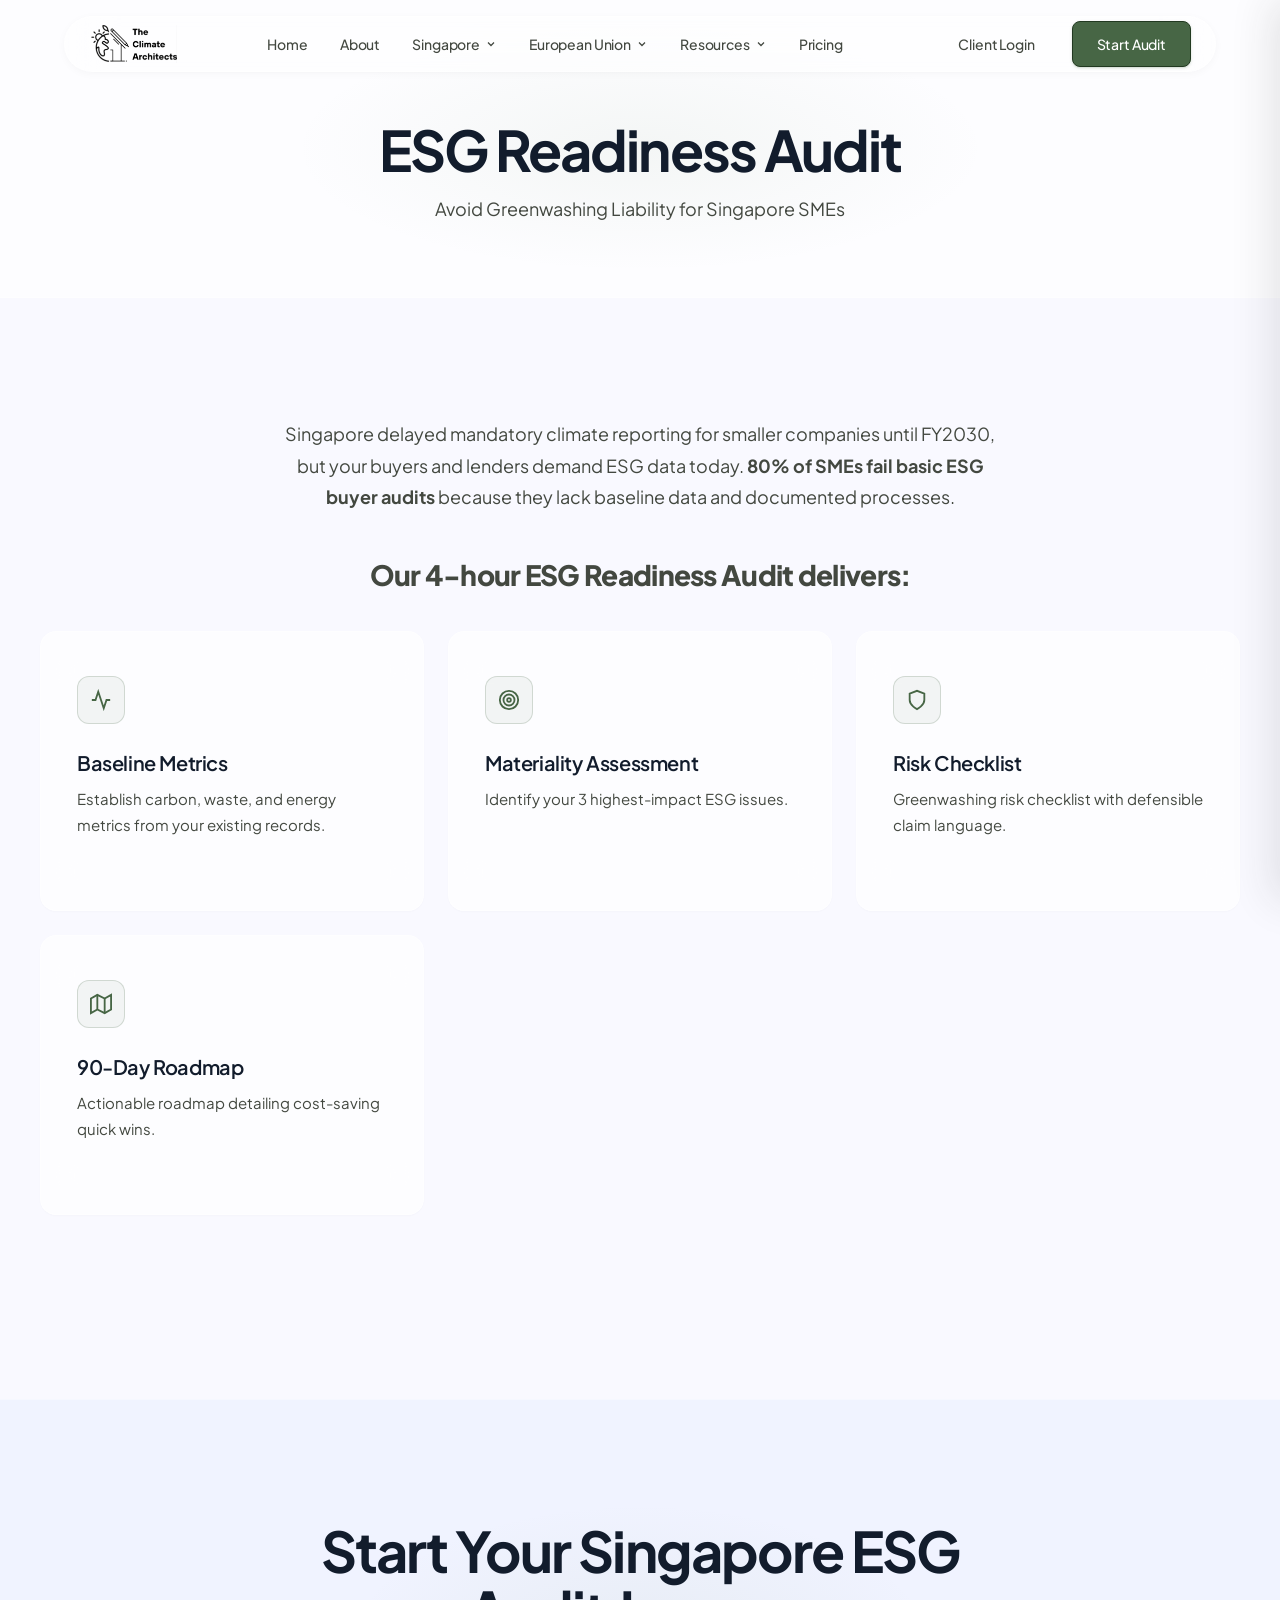
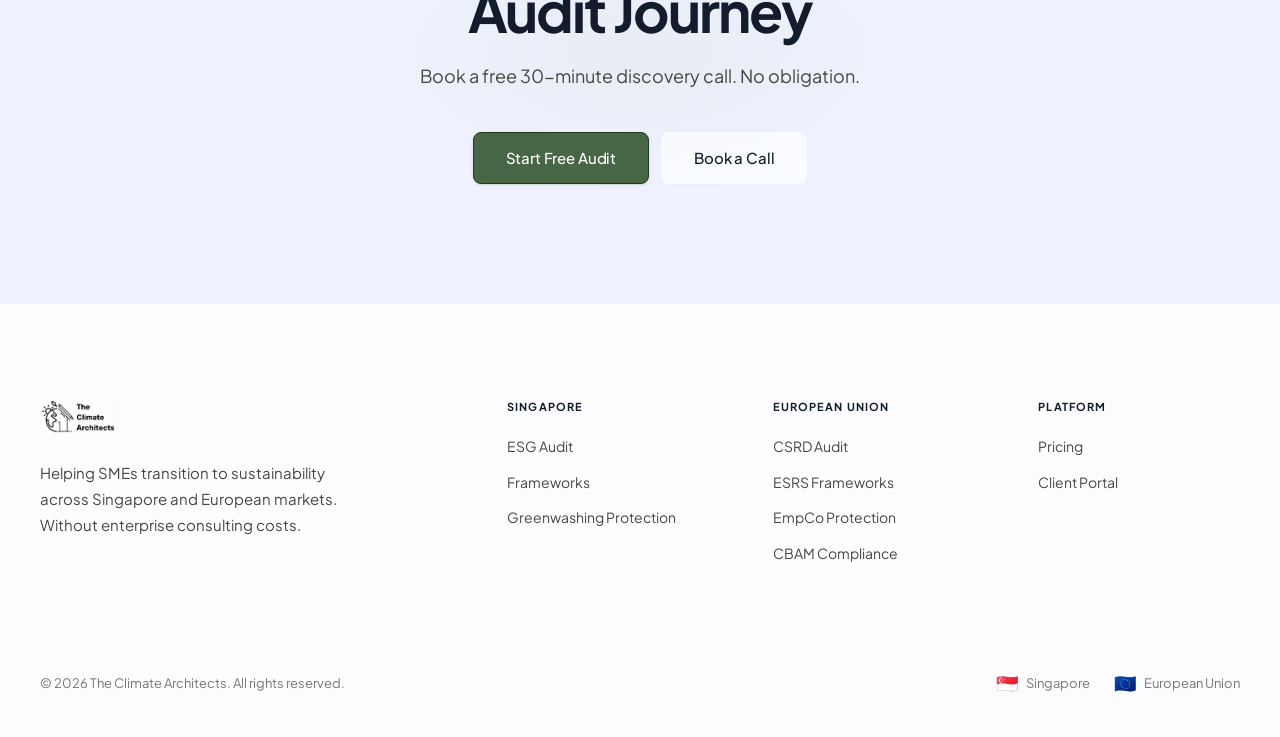
==== public/audit.html @ e85df49f "Initial commit" ====
<!DOCTYPE html>
<html lang="en">
<head>
    <meta charset="UTF-8">
    <meta name="viewport" content="width=device-width, initial-scale=1.0">
    <title>ESG Readiness Audit | The Climate Architects</title>
    <link rel="stylesheet" href="css/theme.css?v=4.2">
    
</head>
<body>

<div id="canvas-container"></div>

<nav id="navbar">
    <div class="nav-container">
        <a href="index.html" class="logo"><img src="logo.png?v=4.2" alt="The Climate Architects Logo"></a>
        <ul class="nav-links">
            <li><a href="index.html">Home</a></li>
            <li><a href="index.html#about">About</a></li>
            
            <li>
                <button class="nav-parent">
                    Singapore <svg width="12" height="12" viewBox="0 0 24 24" fill="none" stroke="currentColor" stroke-width="2.5"><polyline points="6 9 12 15 18 9"/></svg>
                </button>
                <div class="nav-dropdown">
                    <div class="dropdown-section-label">Singapore Services</div>
                    <a href="audit.html" class="active">ESG Readiness Audit <span class="dd-market sg">SG</span></a>
                    <a href="frameworks.html" >ESG Frameworks <span class="dd-market sg">SG</span></a>
                    <a href="protection.html" >Greenwashing Protection <span class="dd-market sg">SG</span></a>
                </div>
            </li>

            <li>
                <button class="nav-parent">
                    European Union <svg width="12" height="12" viewBox="0 0 24 24" fill="none" stroke="currentColor" stroke-width="2.5"><polyline points="6 9 12 15 18 9"/></svg>
                </button>
                <div class="nav-dropdown">
                    <div class="dropdown-section-label">EU Services</div>
                    <a href="eu-audit.html">CSRD Gap Analysis <span class="dd-market eu">EU</span></a>
                    <a href="eu-frameworks.html">ESRS Frameworks <span class="dd-market eu">EU</span></a>
                    <a href="eu-protection.html">Greenwashing (EmpCo) <span class="dd-market eu">EU</span></a>
                    <a href="eu-cbam.html">CBAM Compliance <span class="dd-market eu">EU</span></a>
                </div>
            </li>
            
            <li>
                <button class="nav-parent">Resources <svg width="12" height="12" viewBox="0 0 24 24" fill="none" stroke="currentColor" stroke-width="2.5"><polyline points="6 9 12 15 18 9"/></svg></button>
                <div class="nav-dropdown">
                    <div class="dropdown-section-label">Knowledge Hub</div>
                    <a href="index.html#decarb-lab">Decarbonisation Lab</a>
                    <a href="resources.html">Templates Library</a>
                </div>
            </li>

            <li><a href="pricing.html" >Pricing</a></li>
        </ul>
        <div class="nav-cta">
            
            <a href="dashboard.html" class="btn btn-ghost-login">Client Login</a>
            <a href="dashboard.html" class="btn btn-primary">Start Audit</a>
        </div>
        <button class="mobile-toggle" aria-label="Toggle navigation" aria-expanded="false">
            <span></span>
            <span></span>
            <span></span>
        </button>
    </div>
</nav>

<!-- Mobile Navigation Drawer -->
<div class="mobile-nav-overlay" id="mobileNavOverlay"></div>
<div class="mobile-nav-drawer" id="mobileNavDrawer">
    <ul class="mobile-nav-links">
        <li><a href="index.html">Home</a></li>
        <li><a href="index.html#about">About</a></li>
        <li>
            <button>Singapore <svg width="12" height="12" viewBox="0 0 24 24" fill="none" stroke="currentColor" stroke-width="2.5"><polyline points="6 9 12 15 18 9"/></svg></button>
            <div class="mobile-sub-drawer">
                <a href="audit.html">ESG Readiness Audit</a>
                <a href="frameworks.html">ESG Frameworks</a>
                <a href="protection.html">Greenwashing Protection</a>
            </div>
        </li>
        <li>
            <button>European Union <svg width="12" height="12" viewBox="0 0 24 24" fill="none" stroke="currentColor" stroke-width="2.5"><polyline points="6 9 12 15 18 9"/></svg></button>
            <div class="mobile-sub-drawer">
                <a href="eu-audit.html">CSRD Gap Analysis</a>
                <a href="eu-frameworks.html">ESRS Frameworks</a>
                <a href="eu-protection.html">Greenwashing (EmpCo)</a>
                <a href="eu-cbam.html">CBAM Compliance</a>
            </div>
        </li>
        <li>
            <button>Resources <svg width="12" height="12" viewBox="0 0 24 24" fill="none" stroke="currentColor" stroke-width="2.5"><polyline points="6 9 12 15 18 9"/></svg></button>
            <div class="mobile-sub-drawer">
                <a href="index.html#decarb-lab">Decarbonisation Lab</a>
                <a href="resources.html">Templates Library</a>
            </div>
        </li>
        <li><a href="pricing.html">Pricing</a></li>
    </ul>
</div>


    <div class="page-header">
        <h1 class="reveal">ESG Readiness Audit</h1>
        <p class="reveal delay-1">Avoid Greenwashing Liability for Singapore SMEs</p>
    </div>

    <section>
        <div class="section-container">
            <div class="text-content reveal">
                <p>Singapore delayed mandatory climate reporting for smaller companies until FY2030, but your buyers and lenders demand ESG data today. <strong>80% of SMEs fail basic ESG buyer audits</strong> because they lack baseline data and documented processes.</p>
            </div>
            <h3 class="reveal" style="text-align: center; margin-bottom: 40px; font-weight: 800; color: var(--color-charcoal-700);">Our 4-hour ESG Readiness Audit delivers:</h3>
            <div class="value-props">
                <div class="value-card reveal"><div class="icon-box"><svg viewBox="0 0 24 24" fill="none" stroke="currentColor" stroke-width="2"><polyline points="22 12 18 12 15 21 9 3 6 12 2 12"/></svg></div><h3>Baseline Metrics</h3><p>Establish carbon, waste, and energy metrics from your existing records.</p></div>
                <div class="value-card reveal"><div class="icon-box"><svg viewBox="0 0 24 24" fill="none" stroke="currentColor" stroke-width="2"><circle cx="12" cy="12" r="10"/><circle cx="12" cy="12" r="6"/><circle cx="12" cy="12" r="2"/></svg></div><h3>Materiality Assessment</h3><p>Identify your 3 highest-impact ESG issues.</p></div>
                <div class="value-card reveal"><div class="icon-box"><svg viewBox="0 0 24 24" fill="none" stroke="currentColor" stroke-width="2"><path d="M12 22s8-4 8-10V5l-8-3-8 3v7c0 6 8 10 8 10z"/></svg></div><h3>Risk Checklist</h3><p>Greenwashing risk checklist with defensible claim language.</p></div>
                <div class="value-card reveal"><div class="icon-box"><svg viewBox="0 0 24 24" fill="none" stroke="currentColor" stroke-width="2"><polygon points="1 6 1 22 8 18 16 22 23 18 23 2 16 6 8 2 1 6"/><line x1="8" y1="2" x2="8" y2="18"/><line x1="16" y1="6" x2="16" y2="22"/></svg></div><h3>90-Day Roadmap</h3><p>Actionable roadmap detailing cost-saving quick wins.</p></div>
            </div>
        </div>
    </section>


    <div class="cta-section">
        <div style="max-width: 720px; margin: 0 auto;" class="reveal">
            <h2>Start Your Singapore ESG Audit Journey</h2>
            <p>Book a free 30-minute discovery call. No obligation.</p>
            <div style="display:flex; gap:12px; justify-content:center; flex-wrap:wrap;">
                <a href="dashboard.html" class="btn btn-primary" style="padding:13px 32px;font-size:15px;">Start Free Audit</a>
                <button class="btn btn-secondary" onclick="openModal('bookCall')" style="padding:13px 32px;font-size:15px;">Book a Call</button>
            </div>
        </div>
    </div>

    <footer>
    <div class="footer-content">
        <div>
            <a href="index.html" class="footer-logo"><img src="logo.png?v=4.2" alt="The Climate Architects Logo"></a>
            <p style="font-size: 15px; max-width: 300px;">Helping SMEs transition to sustainability across Singapore and European markets. Without enterprise consulting costs.</p>
        </div>
        <div class="footer-section">
            <h3>Singapore</h3>
            <ul class="footer-links">
                <li><a href="audit.html">ESG Audit</a></li>
                <li><a href="frameworks.html">Frameworks</a></li>
                <li><a href="protection.html">Greenwashing Protection</a></li>
            </ul>
        </div>
        <div class="footer-section">
            <h3>European Union</h3>
            <ul class="footer-links">
                <li><a href="eu-audit.html">CSRD Audit</a></li>
                <li><a href="eu-frameworks.html">ESRS Frameworks</a></li>
                <li><a href="eu-protection.html">EmpCo Protection</a></li>
                <li><a href="eu-cbam.html">CBAM Compliance</a></li>
            </ul>
        </div>
        <div class="footer-section">
            <h3>Platform</h3>
            <ul class="footer-links">
                <li><a href="pricing.html">Pricing</a></li>
                <li><a href="dashboard.html">Client Portal</a></li>
            </ul>
        </div>
    </div>
    <div class="footer-bottom">
        <span>&copy; 2026 The Climate Architects. All rights reserved.</span>
        <span style="display:flex;gap:24px;align-items:center;">
            <span style="display:flex;align-items:center;gap:8px;"><span style="font-size:18px;">🇸🇬</span> Singapore</span>
            <span style="display:flex;align-items:center;gap:8px;"><span style="font-size:18px;">🇪🇺</span> European Union</span>
        </span>
    </div>
</footer>
<script src="js/main.js?v=3.1"></script>

<div
  id="bookCallModal"
  class="modal-overlay"
  role="dialog"
  aria-modal="true"
  aria-labelledby="modal-book-title"
  aria-hidden="true"
>
  <div class="modal-box">
    <div class="modal-head">
      <div>
        <h2 id="modal-book-title">Book a Discovery Call</h2>
        <p>30 minutes &middot; Free &middot; No obligation</p>
      </div>
      <button
        class="modal-close"
        onclick="closeModal('bookCall')"
        aria-label="Close dialog"
      >&#x2715;</button>
    </div>
    <div class="modal-body">
      <div class="form-group">
        <label for="mc-name">Full name</label>
        <input
          type="text"
          id="mc-name"
          name="name"
          placeholder="Your name"
          autocomplete="name"
          required
        >
      </div>
      <div class="form-group">
        <label for="mc-email">Work email</label>
        <input
          type="email"
          id="mc-email"
          name="email"
          placeholder="you@company.com"
          autocomplete="email"
          required
        >
      </div>
      <div class="form-group">
        <label for="mc-company">Company</label>
        <input
          type="text"
          id="mc-company"
          name="company"
          placeholder="Company name"
          autocomplete="organization"
        >
      </div>
      <div class="form-group">
        <label for="mc-topic">What would you like to discuss?</label>
        <select id="mc-topic" name="topic">
          <option value="">Select a topic</option>
          <option value="scope3">Scope 3 Carbon Compliance</option>
          <option value="esg-audit">ESG Readiness Audit</option>
          <option value="csrd">CSRD / EU Compliance</option>
          <option value="greenwashing">Greenwashing Protection</option>
          <option value="general">General Enquiry</option>
        </select>
      </div>
      <button
        id="mc-submit"
        class="modal-submit-btn"
        onclick="submitBookCall()"
      >
        Request a Call
      </button>
    </div>
  </div>
</div>

<script src="/js/modal.js"></script>
</body>
</html>
---- public/css/theme.css ----
/* ═══════════════════════════════════════════════════════════
   THE CLIMATE ARCHITECTS — DESIGN SYSTEM
   Inspired by: Climate Architect Pro (Stitch Horizon Remix)
   Version: 4.0 — Premium Remix
   ═══════════════════════════════════════════════════════════ */

@import url('https://fonts.googleapis.com/css2?family=Inter:wght@300;400;500;600;700&family=Plus+Jakarta+Sans:wght@300;400;500;600;700;800&display=swap');

/* ─────────────────────────────────────────
   1. DESIGN TOKENS
   ───────────────────────────────────────── */
:root {
    /* Primary Accent — Forest Green from Stitch Remix */
    --color-primary:          #476645;
    --color-primary-hover:    #304e2f;
    --color-primary-dark:     #223921;
    --color-primary-tint:     rgba(71, 102, 69, 0.06);
    --color-primary-tint2:    rgba(71, 102, 69, 0.12);
    --color-primary-border:   rgba(71, 102, 69, 0.20);
    --color-primary-glow:     rgba(71, 102, 69, 0.15);

    /* Surface Scale — Stitch Remix cool white/blue */
    --color-bg:               #f9f9ff;   /* surface — cool paper */
    --color-bg-subtle:        #f0f3ff;   /* surface-container-low */
    --color-bg-muted:         #e7eeff;   /* surface-container */
    --color-bg-card:          rgba(255, 255, 255, 0.65); /* glass card base */
    --color-bg-panel:         #f0f3ff;   /* legacy alias */
    --color-bg-white:         #FFFFFF;
    --color-bg-cream:         #f9f9ff;
    --color-bg-panel2:        #e7eeff;

    /* Borders — Glass Edge */
    --color-border:           rgba(255, 255, 255, 0.4);
    --color-border-hover:     rgba(255, 255, 255, 0.6);
    --color-border-light:     rgba(255, 255, 255, 0.3);

    /* Text Scale */
    --color-text:             #121c2c;   /* on-surface — high-contrast slate dark */
    --color-text-dark:        #121c2c;   /* legacy alias */
    --color-text-mid:         #434840;   /* on-surface-variant — soft charcoal body */
    --color-text-muted:       #737970;   /* outline */
    --color-text-light:       #939990;

    /* Fonts */
    --font-sans: 'Plus Jakarta Sans', 'Inter', sans-serif;
    --font-display: 'Plus Jakarta Sans', 'Inter', sans-serif;
    --font-mono: 'JetBrains Mono', 'Fira Code', monospace;

    /* Radius — Stitch Remix */
    --radius-sm:   4px;
    --radius-md:   8px;
    --radius-base: 12px;
    --radius-lg:   12px;
    --radius-xl:   16px;
    --radius-2xl:  16px;
    --radius-3xl:  24px;
    --radius-full: 9999px;

    /* Shadows — tonal, extremely soft */
    --shadow-xs:   0 1px 2px rgba(18, 28, 44, 0.02);
    --shadow-sm:   0 2px 8px rgba(18, 28, 44, 0.03), 0 1px 2px rgba(18, 28, 44, 0.01);
    --shadow-md:   0 8px 24px rgba(18, 28, 44, 0.04), 0 2px 8px rgba(18, 28, 44, 0.02);
    --shadow-lg:   0 20px 48px rgba(18, 28, 44, 0.05), 0 4px 16px rgba(18, 28, 44, 0.02);
    --shadow-xl:   0 32px 80px rgba(18, 28, 44, 0.06), 0 8px 32px rgba(18, 28, 44, 0.03);
    --shadow-glow: 0 0 0 1px rgba(71, 102, 69, 0.2), 0 4px 20px var(--color-primary-glow);

    /* Easing */
    --ease-out:    cubic-bezier(0.16, 1, 0.3, 1);
    --ease-spring: cubic-bezier(0.34, 1.56, 0.64, 1);
    --ease-in-out: cubic-bezier(0.4, 0, 0.2, 1);
    --transition-premium: cubic-bezier(0.16, 1, 0.3, 1);
    --transition-spring:  cubic-bezier(0.34, 1.56, 0.64, 1);

    /* Spacing Scale */
    --space-1: 4px;   --space-2: 8px;    --space-3: 12px;  --space-4: 16px;
    --space-5: 20px;  --space-6: 24px;   --space-8: 32px;  --space-10: 40px;
    --space-12: 48px; --space-16: 64px;  --space-20: 80px; --space-24: 96px;
    --space-32: 128px; --space-40: 160px;

    /* Legacy sage aliases */
    --color-primary-sage:         #476645;
    --color-primary-sage-hover:   #304e2f;
    --color-primary-sage-tint:    rgba(71, 102, 69, 0.06);
    --color-primary-sage-glow:    rgba(71, 102, 69, 0.15);
}

/* ─────────────────────────────────────────
   2. BASE RESET
   ───────────────────────────────────────── */
*, *::before, *::after {
    margin: 0;
    padding: 0;
    box-sizing: border-box;
}

html {
    scroll-behavior: smooth;
    -webkit-text-size-adjust: 100%;
    background: var(--color-bg);
}

body {
    font-family: var(--font-sans);
    font-size: 16px;
    line-height: 1.6;
    color: var(--color-text-mid);
    background: var(--color-bg);
    -webkit-font-smoothing: antialiased;
    -moz-osx-font-smoothing: grayscale;
    overflow-x: hidden;
    position: relative;
}

body::before {
    content: '';
    position: fixed;
    top: 0;
    left: 10%;
    width: 80%;
    height: 60vh;
    background: radial-gradient(circle at 50% 0%, rgba(224, 242, 254, 0.7) 0%, rgba(249, 249, 255, 0) 80%);
    pointer-events: none;
    z-index: -1;
}

body::after {
    content: '';
    position: fixed;
    bottom: -100px;
    right: 5%;
    width: 600px;
    height: 600px;
    background: radial-gradient(circle, rgba(200, 236, 194, 0.15) 0%, rgba(249, 249, 255, 0) 70%);
    pointer-events: none;
    z-index: -1;
    border-radius: 50%;
}

img, svg { display: block; max-width: 100%; }
button { cursor: pointer; font-family: inherit; }
a { text-decoration: none; color: inherit; }

/* ─────────────────────────────────────────
   3. TYPOGRAPHY — Auralis Scale
   ───────────────────────────────────────── */
h1, h2, h3, h4, h5, h6 {
    font-family: var(--font-display);
    color: var(--color-text);
    font-weight: 600;
    line-height: 1.08;
    letter-spacing: -0.03em;
}

h1 { font-size: clamp(48px, 7vw, 84px);  letter-spacing: -0.04em; font-weight: 600; line-height: 1.04; }
h2 { font-size: clamp(32px, 5vw, 56px);  letter-spacing: -0.035em; line-height: 1.08; }
h3 { font-size: clamp(20px, 2.5vw, 28px); letter-spacing: -0.025em; }
h4 { font-size: 20px; letter-spacing: -0.02em; }
h5 { font-size: 16px; letter-spacing: -0.01em; font-weight: 600; }

p { line-height: 1.75; color: var(--color-text-mid); }

/* ─────────────────────────────────────────
   4. LAYOUT
   ───────────────────────────────────────── */
.section-container {
    max-width: 1280px;
    margin: 0 auto;
    padding: 120px 40px;
}

.section-header {
    margin-bottom: 72px;
    max-width: 640px;
}

.section-header.centered {
    text-align: center;
    margin-left: auto;
    margin-right: auto;
}

/* Section Eyebrow Label */
.section-eyebrow {
    display: inline-flex;
    align-items: center;
    gap: 8px;
    background: var(--color-primary-tint);
    border: 1px solid var(--color-primary-border);
    color: var(--color-primary);
    padding: 5px 14px;
    border-radius: var(--radius-full);
    font-size: 11px;
    font-weight: 600;
    text-transform: uppercase;
    letter-spacing: 0.10em;
    margin-bottom: 20px;
}

.section-title {
    color: var(--color-text);
    margin-bottom: 16px;
}

.section-subtitle {
    font-size: 18px;
    line-height: 1.75;
    color: var(--color-text-mid);
    max-width: 560px;
}

/* ─────────────────────────────────────────
   5. NAVIGATION
   ───────────────────────────────────────── */
#navbar,
.navbar {
    position: fixed;
    top: 16px;
    left: 5%;
    right: 5%;
    width: 90%;
    max-width: 1200px;
    margin: 0 auto;
    z-index: 1000;
    background: rgba(255, 255, 255, 0.45);
    backdrop-filter: blur(24px) saturate(140%);
    -webkit-backdrop-filter: blur(24px) saturate(140%);
    border: 1px solid rgba(255, 255, 255, 0.45);
    border-radius: var(--radius-full);
    transition: all 0.4s var(--ease-out);
    box-shadow: var(--shadow-sm);
    height: 56px;
}

#navbar.scrolled,
.navbar.scrolled {
    top: 8px;
    background: rgba(255, 255, 255, 0.80);
    box-shadow: var(--shadow-md);
    border-color: rgba(255, 255, 255, 0.60);
}

.nav-container,
.nav-inner {
    padding: 0 24px;
    height: 100%;
    display: flex;
    align-items: center;
    justify-content: space-between;
    gap: 24px;
}

.logo img {
    height: 38px;
    width: auto;
    max-width: 180px;
    background: transparent !important;
    mix-blend-mode: multiply;
    transition: opacity 0.3s ease;
    display: block;
}

.nav-logo img {
    height: 32px;
    width: auto;
    mix-blend-mode: multiply;
}

.logo {
    background: transparent;
    display: flex;
    align-items: center;
    text-decoration: none;
    mix-blend-mode: multiply;
}

.footer-logo {
    mix-blend-mode: multiply;
    display: inline-block;
}

img[alt="The Climate Architects"],
img[alt="The Climate Architects Logo"],
img[alt="TCA"] {
    background: transparent !important;
    mix-blend-mode: multiply;
}

.sidebar img,
.overview-hero img,
.fab-btn img,
img[style*="invert"] {
    mix-blend-mode: screen !important;
}

.nav-links {
    display: flex;
    align-items: center;
    gap: 4px;
    list-style: none;
}

.nav-links li {
    position: relative;
}

.nav-links a,
.nav-links button,
.nav-parent {
    color: var(--color-text-mid);
    font-size: 14px;
    font-weight: 500;
    padding: 8px 14px;
    border-radius: var(--radius-md);
    background: none;
    border: none;
    transition: all 0.18s var(--ease-out);
    display: flex;
    align-items: center;
    gap: 5px;
    letter-spacing: -0.01em;
    cursor: pointer;
    font-family: inherit;
}

.nav-links a:hover,
.nav-parent:hover,
.nav-links button:hover {
    color: var(--color-text);
    background: var(--color-bg-subtle);
}

.nav-links a.active,
.nav-links button.active,
.nav-parent.active {
    color: var(--color-primary);
    background: var(--color-primary-tint);
}

.nav-cta,
.nav-actions {
    display: flex;
    align-items: center;
    gap: 12px;
}

.btn-ghost-login,
.nav-login {
    font-size: 14px;
    font-weight: 500;
    color: var(--color-text-mid);
    padding: 8px 14px;
    border-radius: var(--radius-md);
    transition: all 0.18s ease;
    background: transparent;
    border: none;
    cursor: pointer;
}

.btn-ghost-login:hover,
.nav-login:hover {
    color: var(--color-text);
    background: var(--color-bg-subtle);
}

/* Dropdown styling */
.nav-dropdown {
    position: absolute;
    top: calc(100% + 8px);
    left: 50%;
    transform: translateX(-50%) translateY(-8px);
    background: var(--color-bg-card);
    border: 1px solid var(--color-border);
    border-radius: var(--radius-xl);
    padding: 8px;
    min-width: 235px;
    box-shadow: var(--shadow-lg);
    opacity: 0;
    pointer-events: none;
    transition: all 0.22s var(--ease-out);
    z-index: 100;
    display: flex;
    flex-direction: column;
    gap: 2px;
    text-align: left;
}

.nav-links li:hover .nav-dropdown,
.nav-links li.open .nav-dropdown {
    opacity: 1;
    pointer-events: all;
    transform: translateX(-50%) translateY(0);
}

.nav-dropdown a {
    display: block;
    padding: 10px 14px;
    font-size: 13.5px;
    color: var(--color-text-mid);
    border-radius: var(--radius-md);
    transition: all 0.15s ease;
    font-weight: 500;
    text-align: left;
}

.nav-dropdown a:hover {
    color: var(--color-text);
    background: var(--color-bg-subtle);
}

.dropdown-section-label {
    font-size: 10px;
    font-weight: 700;
    text-transform: uppercase;
    letter-spacing: 0.08em;
    color: var(--color-text-muted);
    padding: 6px 14px 4px;
    text-align: left;
}

.dd-market {
    float: right;
    font-size: 9px;
    font-weight: 700;
    padding: 2px 6px;
    border-radius: 4px;
    text-transform: uppercase;
    margin-left: 8px;
    letter-spacing: 0.02em;
    display: inline-block;
}

.dd-market.sg {
    background: var(--color-primary-tint);
    color: var(--color-primary);
    border: 1px solid var(--color-primary-border);
}

.dd-market.eu {
    background: var(--color-bg-muted);
    color: var(--color-text-mid);
    border: 1px solid var(--color-border);
}

/* ─────────────────────────────────────────
   6. BUTTONS
   ───────────────────────────────────────── */
.btn {
    display: inline-flex;
    align-items: center;
    justify-content: center;
    gap: 8px;
    padding: 11px 24px;
    font-family: var(--font-sans);
    font-size: 14px;
    font-weight: 500;
    letter-spacing: -0.01em;
    border-radius: var(--radius-md);
    border: 1px solid transparent;
    cursor: pointer;
    text-decoration: none;
    transition: all 0.2s var(--ease-out);
    white-space: nowrap;
    position: relative;
    overflow: hidden;
}

.btn-primary {
    background: var(--color-primary);
    color: #FFFFFF;
    border-color: var(--color-primary-dark);
    box-shadow: 0 1px 3px rgba(122, 155, 118, 0.3), 0 1px 1px rgba(0,0,0,0.05);
}

.btn-primary:hover {
    background: var(--color-primary-hover);
    border-color: var(--color-primary-dark);
    transform: translateY(-1px);
    box-shadow: 0 4px 16px rgba(122, 155, 118, 0.25), 0 2px 4px rgba(0,0,0,0.06);
}

.btn-primary:active {
    transform: translateY(0);
    box-shadow: 0 1px 3px rgba(122, 155, 118, 0.2);
}

.btn-secondary {
    background: var(--color-bg-card);
    color: var(--color-text);
    border-color: var(--color-border);
    box-shadow: var(--shadow-xs);
}

.btn-secondary:hover {
    background: var(--color-bg-subtle);
    border-color: var(--color-border-hover);
    transform: translateY(-1px);
    box-shadow: var(--shadow-sm);
}

.btn-outline {
    background: transparent;
    color: var(--color-text);
    border-color: var(--color-border);
}

.btn-outline:hover {
    background: var(--color-bg-subtle);
    border-color: var(--color-border-hover);
    transform: translateY(-1px);
}

.btn-ghost {
    background: transparent;
    color: var(--color-text-mid);
    border-color: transparent;
    padding: 8px 14px;
}

.btn-ghost:hover {
    background: var(--color-bg-subtle);
    color: var(--color-text);
}

.btn-lg {
    padding: 14px 32px;
    font-size: 15px;
    font-weight: 600;
    letter-spacing: -0.015em;
}

.btn-sm {
    padding: 7px 14px;
    font-size: 13px;
}

/* ─────────────────────────────────────────
   7. CARDS & GLASS PANELS
   ───────────────────────────────────────── */
.card,
.card-panel,
.value-card,
.action-grid,
.chamber-card,
.sme-box,
.testimonial-modern,
.modal-box {
    backdrop-filter: blur(24px) saturate(120%);
    -webkit-backdrop-filter: blur(24px) saturate(120%);
}

.card {
    background: var(--color-bg-card);
    border: 1px solid var(--color-border);
    border-radius: var(--radius-2xl);
    padding: 40px;
    transition: all 0.25s var(--ease-out);
    box-shadow: var(--shadow-xs);
}

.card:hover {
    border-color: var(--color-border-hover);
    box-shadow: var(--shadow-md);
    transform: translateY(-3px);
}

.card-panel {
    background: var(--color-bg-subtle);
    border: 1px solid var(--color-border);
    border-radius: var(--radius-2xl);
    padding: 40px;
}

/* ─────────────────────────────────────────
   8. HERO SECTION
   ───────────────────────────────────────── */
.hero-section {
    min-height: 100vh;
    display: flex;
    align-items: center;
    position: relative;
    overflow: hidden;
    background: var(--color-bg);
}

/* Dot grid background */
#canvas-container {
    position: absolute;
    inset: 0;
    pointer-events: none;
    z-index: 0;
    overflow: hidden;
}

/* Static CSS fallback dot grid */
.canvas-container-fallback {
    background-image: radial-gradient(circle, rgba(122,155,118,0.12) 1px, transparent 1px);
    background-size: 28px 28px;
}

/* Hero layout */
.hero {
    min-height: 100vh;
    display: flex;
    align-items: center;
    padding: 140px 40px 100px;
    position: relative;
    z-index: 10;
    overflow: hidden;
}

/* Organic Codex sky blue/purple glow backdrop */
.hero::before {
    content: '';
    position: absolute;
    top: -20%;
    left: -10%;
    width: 120%;
    height: 140%;
    background: 
        radial-gradient(circle at 15% 20%, rgba(186, 230, 253, 0.75) 0%, transparent 50%),
        radial-gradient(circle at 85% 15%, rgba(196, 181, 253, 0.55) 0%, transparent 60%),
        radial-gradient(circle at 50% -10%, rgba(224, 242, 254, 0.95) 0%, transparent 70%),
        radial-gradient(circle at 60% 60%, rgba(238, 242, 255, 0.8) 0%, transparent 50%);
    filter: blur(100px);
    z-index: -1;
    pointer-events: none;
    animation: slow-glow-movement 20s ease-in-out infinite alternate;
}

@keyframes slow-glow-movement {
    0% { transform: scale(1) translate(0, 0); }
    100% { transform: scale(1.05) translate(1%, 1%); }
}

.hero-container {
    max-width: 1280px;
    margin: 0 auto;
    width: 100%;
    display: grid;
    grid-template-columns: 1fr 1fr;
    gap: 80px;
    align-items: center;
    position: relative;
    z-index: 2;
}

.hero-content-box { max-width: 640px; }

.hero-eyebrow {
    display: inline-flex;
    align-items: center;
    gap: 8px;
    background: var(--color-primary-tint);
    border: 1px solid var(--color-primary-border);
    color: var(--color-primary);
    padding: 5px 14px;
    border-radius: var(--radius-full);
    font-size: 11px;
    font-weight: 600;
    text-transform: uppercase;
    letter-spacing: 0.10em;
    margin-bottom: 28px;
    animation: fadeInDown 0.7s var(--ease-out) 0.1s both;
}

.hero-eyebrow-dot {
    width: 5px;
    height: 5px;
    background: var(--color-primary);
    border-radius: 50%;
    animation: pulse-dot 2s ease infinite;
}

.hero h1 {
    font-size: clamp(32px, 4.2vw, 50px);
    font-weight: 500;
    line-height: 1.18;
    letter-spacing: -0.025em;
    color: var(--color-text);
    margin-bottom: 24px;
    animation: fadeInUp 0.8s var(--ease-out) 0.2s both;
}

.hero h1 em {
    font-style: italic;
    font-family: Georgia, 'Playfair Display', serif;
    font-weight: 400;
    color: var(--color-primary);
}

.hero-subheading {
    font-size: 18px;
    line-height: 1.75;
    color: var(--color-text-mid);
    max-width: 520px;
    margin-bottom: 44px;
    animation: fadeInUp 0.8s var(--ease-out) 0.3s both;
}

.hero-ctas {
    display: flex;
    gap: 12px;
    flex-wrap: wrap;
    margin-bottom: 56px;
    animation: fadeInUp 0.8s var(--ease-out) 0.42s both;
}

.hero-trust {
    font-size: 11px;
    color: var(--color-text-muted);
    font-weight: 600;
    text-transform: uppercase;
    letter-spacing: 0.12em;
    margin-bottom: 16px;
    display: block;
    animation: fadeInUp 0.7s var(--ease-out) 0.56s both;
}

.hero-markets {
    display: flex;
    gap: 12px;
    flex-wrap: wrap;
    animation: fadeInUp 0.7s var(--ease-out) 0.64s both;
}

.hero-market-btn {
    display: flex;
    align-items: center;
    gap: 12px;
    background: var(--color-bg-card);
    border: 1px solid var(--color-border);
    border-radius: var(--radius-xl);
    padding: 14px 20px;
    cursor: pointer;
    text-decoration: none;
    transition: all 0.22s var(--ease-out);
    box-shadow: var(--shadow-xs);
}

.hero-market-btn:hover {
    border-color: var(--color-primary-border);
    transform: translateY(-2px);
    box-shadow: var(--shadow-sm);
}

.hm-flag { font-size: 22px; }
.hm-text { text-align: left; }

.hm-title {
    font-size: 13px;
    font-weight: 600;
    color: var(--color-text);
    letter-spacing: -0.01em;
    display: block;
}

.hm-sub {
    font-size: 11px;
    color: var(--color-text-muted);
    margin-top: 2px;
    display: block;
}

/* Hero Graphic - Animated Radar Chart */
.hero-graphic {
    display: flex;
    align-items: center;
    justify-content: center;
    position: relative;
    animation: fadeInRight 0.9s var(--ease-out) 0.4s both;
}

.radar-wrapper {
    position: relative;
    width: 100%;
    aspect-ratio: 1/1;
    max-width: 440px;
    margin: 0 auto;
    display: flex;
    align-items: center;
    justify-content: center;
    background: rgba(255, 255, 255, 0.45);
    backdrop-filter: blur(28px) saturate(130%);
    -webkit-backdrop-filter: blur(28px) saturate(130%);
    border: 1px solid rgba(255, 255, 255, 0.45);
    border-radius: 50%;
    padding: 32px;
    box-shadow: var(--shadow-md);
    transition: all 0.4s var(--ease-out);
}

.radar-wrapper:hover {
    box-shadow: var(--shadow-lg);
    border-color: rgba(255, 255, 255, 0.65);
    transform: translateY(-2px);
}

.radar-svg {
    width: 100%;
    height: auto;
    opacity: 0.85;
    color: var(--color-primary);
}

/* Concentric dashed circles crawling animation */
.radar-circle-dashed {
    stroke: var(--color-primary);
    opacity: 0.25;
}
.radar-circle-dashed.outer {
    animation: rotate-dashed-clockwise 60s linear infinite;
}
.radar-circle-dashed.middle {
    animation: rotate-dashed-counter 40s linear infinite;
}
.radar-circle-dashed.inner {
    animation: rotate-dashed-clockwise 25s linear infinite;
}

@keyframes rotate-dashed-clockwise {
    to { stroke-dashoffset: -100; }
}
@keyframes rotate-dashed-counter {
    to { stroke-dashoffset: 100; }
}

/* Radar Sweep Line Animation */
.radar-sweep {
    transform-origin: 200px 200px;
    animation: radar-sweep-rotate 8s linear infinite;
    stroke: var(--color-primary);
}
@keyframes radar-sweep-rotate {
    0% { transform: rotate(0deg); }
    100% { transform: rotate(360deg); }
}

/* Radar Axis Lines */
.radar-axis {
    stroke: var(--color-primary);
    opacity: 0.15;
}

/* Radar Polygon Breathing */
.radar-polygon {
    transform-origin: 200px 200px;
    stroke: var(--color-primary);
    animation: radar-poly-breathe 8s ease-in-out infinite;
}
@keyframes radar-poly-breathe {
    0%, 100% { transform: scale(1); opacity: 0.8; }
    50% { transform: scale(1.03); opacity: 0.95; }
}

/* Pulsing radar dots */
.radar-dot {
    transform-origin: center;
    animation: radar-dot-pulse 3s infinite ease-in-out;
}
.radar-dot:nth-child(even) {
    animation-delay: 1.5s;
}

@keyframes radar-dot-pulse {
    0%, 100% { transform: scale(1); opacity: 0.7; }
    50% { transform: scale(1.4); opacity: 1; fill: var(--color-primary-hover); }
}

/* Labels layout */
.radar-label {
    position: absolute;
    font-size: 10px;
    font-weight: 700;
    font-family: var(--font-sans);
    text-transform: uppercase;
    letter-spacing: 0.12em;
    color: var(--color-text-mid);
    user-select: none;
    pointer-events: none;
    transition: all 0.3s var(--ease-out);
}

.label-csrd  { top: 5%; left: 50%; transform: translateX(-50%); }
.label-cbam  { top: 22%; right: 10%; }
.label-csddd { bottom: 20%; right: 12%; }
.label-empco { bottom: 5%; left: 50%; transform: translateX(-50%); }
.label-eca   { top: 50%; left: 10%; transform: translateY(-50%); }
.label-nea   { top: 25%; left: 12%; }
.label-sgx   { top: 12%; left: 25%; }
.label-tca   { 
    top: 50%; 
    left: 50%; 
    transform: translate(-50%, -50%); 
    background: rgba(255, 255, 255, 0.95); 
    border: 1px solid var(--color-primary-border); 
    padding: 3px 8px; 
    border-radius: var(--radius-sm); 
    color: var(--color-primary); 
    font-weight: 800;
    box-shadow: var(--shadow-sm);
    z-index: 5;
}


/* ─────────────────────────────────────────
   9. STATS STRIP
   ───────────────────────────────────────── */
.stats-strip {
    background: var(--color-bg-card);
    border-top: 1px solid var(--color-border);
    border-bottom: 1px solid var(--color-border);
    padding: 64px 40px;
    position: relative;
    z-index: 10;
}

.stats-inner {
    max-width: 1280px;
    margin: 0 auto;
    display: grid;
    grid-template-columns: repeat(4, 1fr);
    gap: 0;
}

.stat-item {
    text-align: center;
    padding: 0 32px;
    border-right: 1px solid var(--color-border);
}

.stat-item:last-child { border-right: none; }

.stat-num {
    font-size: clamp(36px, 4vw, 56px);
    font-weight: 700;
    color: var(--color-text);
    line-height: 1;
    margin-bottom: 10px;
    letter-spacing: -0.04em;
    font-variant-numeric: tabular-nums;
}

.stat-label {
    font-size: 12px;
    color: var(--color-primary);
    font-weight: 600;
    text-transform: uppercase;
    letter-spacing: 0.1em;
}

/* ─────────────────────────────────────────
   10. SECTION ALTERNATION
   ───────────────────────────────────────── */
section { position: relative; }

section:nth-child(even) .section-bg { background: var(--color-bg-subtle); }

.section-divider {
    height: 1px;
    background: var(--color-border);
    margin: 0;
}

/* ─────────────────────────────────────────
   11. VALUE / FEATURE CARDS
   ───────────────────────────────────────── */
.value-props {
    display: grid;
    grid-template-columns: repeat(auto-fit, minmax(300px, 1fr));
    gap: 24px;
    margin-bottom: 64px;
}

.value-card {
    background: var(--color-bg-card);
    padding: 44px 36px;
    border-radius: var(--radius-2xl);
    border: 1px solid var(--color-border);
    transition: all 0.25s var(--ease-out);
    box-shadow: var(--shadow-xs);
    display: flex;
    flex-direction: column;
    position: relative;
    overflow: hidden;
}

.value-card::before {
    content: '';
    position: absolute;
    inset: 0;
    background: radial-gradient(ellipse at 0% 0%, var(--color-primary-tint) 0%, transparent 60%);
    opacity: 0;
    transition: opacity 0.35s ease;
    pointer-events: none;
}

.value-card:hover {
    border-color: var(--color-primary-border);
    box-shadow: var(--shadow-glow);
    transform: translateY(-4px);
}

.value-card:hover::before { opacity: 1; }

.value-icon,
.icon-box {
    width: 48px;
    height: 48px;
    background: var(--color-primary-tint);
    border: 1px solid var(--color-primary-border);
    border-radius: var(--radius-lg);
    display: flex;
    align-items: center;
    justify-content: center;
    margin-bottom: 28px;
    flex-shrink: 0;
    transition: all 0.25s var(--ease-out);
}

.value-icon svg,
.icon-box svg {
    width: 22px;
    height: 22px;
    color: var(--color-primary);
    transition: color 0.22s ease;
}

.value-card:hover .value-icon,
.value-card:hover .icon-box {
    background: var(--color-primary);
    border-color: var(--color-primary);
}

.value-card:hover .value-icon svg,
.value-card:hover .icon-box svg { color: #FFF; }

.value-card h3 {
    font-size: 20px;
    font-weight: 600;
    margin-bottom: 12px;
    color: var(--color-text);
    letter-spacing: -0.02em;
}

.value-card p {
    font-size: 15px;
    color: var(--color-text-mid);
    line-height: 1.75;
    flex-grow: 1;
    margin-bottom: 28px;
}

/* Market Badges */
.badge-sg,
.badge-eu {
    display: inline-flex;
    align-items: center;
    gap: 4px;
    font-size: 10px;
    font-weight: 700;
    padding: 3px 10px;
    border-radius: var(--radius-full);
    letter-spacing: 0.05em;
    text-transform: uppercase;
}

.badge-sg {
    background: var(--color-primary-tint);
    color: var(--color-primary);
    border: 1px solid var(--color-primary-border);
}

.badge-eu {
    background: var(--color-bg-muted);
    color: var(--color-text-mid);
    border: 1px solid var(--color-border);
}

/* ─────────────────────────────────────────
   12. ACTION GRID (Solutions)
   ───────────────────────────────────────── */
.action-grid {
    display: grid;
    grid-template-columns: repeat(auto-fit, minmax(260px, 1fr));
    border: 1px solid var(--color-border);
    border-radius: var(--radius-2xl);
    overflow: hidden;
    background: var(--color-bg-card);
    box-shadow: var(--shadow-xs);
}

.action-card {
    padding: 44px 36px;
    border-right: 1px solid var(--color-border);
    border-bottom: 1px solid var(--color-border);
    position: relative;
    transition: background 0.2s ease;
    display: flex;
    flex-direction: column;
}

.action-card:last-child { border-right: none; }
.action-card:hover { background: var(--color-bg-subtle); }

.action-card::before {
    content: '';
    position: absolute;
    left: 0; top: 0; bottom: 0;
    width: 2px;
    background: var(--color-primary);
    opacity: 0;
    transition: opacity 0.22s ease;
}

.action-card:hover::before { opacity: 1; }

.action-card h3 {
    font-size: 19px;
    font-weight: 600;
    color: var(--color-text);
    margin-bottom: 14px;
    padding-right: 36px;
    letter-spacing: -0.02em;
}

.action-card p {
    font-size: 14px;
    color: var(--color-text-mid);
    line-height: 1.7;
}

.action-arrow {
    position: absolute;
    top: 44px;
    right: 36px;
    color: var(--color-text-muted);
    opacity: 0.35;
    transition: all 0.22s ease;
    font-size: 18px;
}

.action-card:hover .action-arrow {
    opacity: 1;
    color: var(--color-primary);
    transform: translate(2px, -2px);
}

/* ─────────────────────────────────────────
   13. SME ABOUT BOX
   ───────────────────────────────────────── */
.sme-box {
    background: var(--color-bg-card);
    border: 1px solid var(--color-border);
    border-radius: var(--radius-3xl);
    padding: 64px;
    box-shadow: var(--shadow-xs);
}

.sme-box .section-eyebrow { margin-bottom: 20px; }
.sme-box .section-title   { margin-bottom: 8px; }

.sme-box p {
    font-size: 16px;
    color: var(--color-text-mid);
    max-width: 780px;
    line-height: 1.8;
}

.sme-box p + p { margin-top: 20px; }
.sme-box p strong { color: var(--color-text); font-weight: 600; }

/* ─────────────────────────────────────────
   14. CHAMBER CARDS
   ───────────────────────────────────────── */
.chamber-cards {
    display: grid;
    grid-template-columns: 1fr 1fr;
    gap: 24px;
}

.chamber-card {
    border-radius: var(--radius-2xl);
    padding: 48px;
    text-decoration: none;
    transition: all 0.25s var(--ease-out);
    display: block;
    border: 1px solid var(--color-border);
    background: var(--color-bg-card);
    box-shadow: var(--shadow-xs);
    position: relative;
    overflow: hidden;
}

.chamber-card::before {
    content: '';
    position: absolute;
    inset: 0;
    opacity: 0;
    transition: opacity 0.3s ease;
}

.chamber-card.sg::before {
    background: radial-gradient(ellipse at 100% 0%, rgba(122,155,118,0.06) 0%, transparent 60%);
}

.chamber-card:hover { transform: translateY(-4px); box-shadow: var(--shadow-lg); }
.chamber-card:hover::before { opacity: 1; }

.chamber-card.sg:hover { border-color: var(--color-primary-border); }
.chamber-card.eu:hover { border-color: var(--color-border-hover); }

.cc-flag {
    font-size: 28px;
    margin-bottom: 24px;
    display: inline-flex;
    align-items: center;
    justify-content: center;
    background: var(--color-bg-subtle);
    width: 56px;
    height: 56px;
    border-radius: var(--radius-xl);
    border: 1px solid var(--color-border);
}

.cc-title {
    font-size: 24px;
    font-weight: 700;
    margin-bottom: 12px;
    color: var(--color-text);
    letter-spacing: -0.025em;
}

.cc-desc {
    font-size: 15px;
    line-height: 1.75;
    margin-bottom: 28px;
    color: var(--color-text-mid);
}

.cc-regs { display: flex; flex-wrap: wrap; gap: 6px; }

.cc-reg-tag {
    font-size: 11px;
    font-weight: 600;
    padding: 4px 12px;
    border-radius: var(--radius-full);
    border: 1px solid var(--color-border);
    letter-spacing: 0.02em;
    background: var(--color-bg-subtle);
    color: var(--color-text-mid);
}

.chamber-card.sg .cc-reg-tag {
    background: var(--color-primary-tint);
    color: var(--color-primary);
    border-color: var(--color-primary-border);
}

.cc-arrow {
    display: inline-flex;
    align-items: center;
    gap: 8px;
    font-size: 13px;
    font-weight: 600;
    margin-top: 32px;
    transition: gap 0.2s ease;
    letter-spacing: -0.01em;
}

.chamber-card.sg .cc-arrow { color: var(--color-primary); }
.chamber-card.eu .cc-arrow { color: var(--color-text); }
.chamber-card:hover .cc-arrow { gap: 14px; }

/* ─────────────────────────────────────────
   15. REGULATIONS TABS
   ───────────────────────────────────────── */
.chambers-strip {
    background: var(--color-bg-card);
    border-bottom: 1px solid var(--color-border);
    position: sticky;
    top: 64px;
    z-index: 100;
}

.cs-inner {
    max-width: 1280px;
    margin: 0 auto;
    padding: 0 40px;
    display: flex;
    gap: 0;
    overflow-x: auto;
}

.cs-tab {
    padding: 18px 24px;
    font-size: 13px;
    font-weight: 500;
    color: var(--color-text-mid);
    cursor: pointer;
    display: flex;
    align-items: center;
    gap: 8px;
    transition: color 0.18s ease;
    background: none;
    border: none;
    border-bottom: 2px solid transparent;
    font-family: var(--font-sans);
    letter-spacing: -0.01em;
    white-space: nowrap;
}

.cs-tab:hover { color: var(--color-text); }

.cs-tab.active {
    color: var(--color-primary);
    border-bottom-color: var(--color-primary);
    font-weight: 600;
}

.chamber-content { display: none; }

.chamber-content.active {
    display: block;
    animation: fadeUp 0.35s var(--ease-out);
}

@keyframes fadeUp {
    from { opacity: 0; transform: translateY(10px); }
    to   { opacity: 1; transform: translateY(0); }
}

/* ─────────────────────────────────────────
   16. REGULATION TABLE
   ───────────────────────────────────────── */
.reg-table-wrap {
    background: var(--color-bg-card);
    border-radius: var(--radius-2xl);
    border: 1px solid var(--color-border);
    box-shadow: var(--shadow-xs);
    overflow: hidden;
    margin-bottom: 28px;
}

.reg-table {
    width: 100%;
    border-collapse: collapse;
}

.reg-table th {
    padding: 16px 24px;
    text-align: left;
    font-size: 11px;
    font-weight: 600;
    text-transform: uppercase;
    letter-spacing: 0.08em;
    background: var(--color-bg-subtle);
    color: var(--color-text-muted);
    border-bottom: 1px solid var(--color-border);
}

.reg-table td {
    padding: 18px 24px;
    font-size: 14px;
    border-bottom: 1px solid var(--color-border);
    vertical-align: top;
    color: var(--color-text-mid);
    transition: background 0.15s ease;
}

.reg-table td:first-child { font-weight: 600; color: var(--color-text); }
.reg-table tr:last-child td { border-bottom: none; }
.reg-table tr:hover td { background: var(--color-bg-subtle); }

.reg-badge {
    display: inline-flex;
    align-items: center;
    gap: 4px;
    padding: 3px 10px;
    border-radius: var(--radius-full);
    font-size: 10px;
    font-weight: 700;
    text-transform: uppercase;
    letter-spacing: 0.05em;
    border: 1px solid transparent;
}

.rb-binding  { background: rgba(220,38,38,0.07);   color: #c53030; border-color: rgba(220,38,38,0.15); }
.rb-upcoming { background: rgba(217,119,6,0.07);   color: #b45309; border-color: rgba(217,119,6,0.15); }
.rb-active   { background: rgba(37,99,235,0.07);   color: #1d4ed8; border-color: rgba(37,99,235,0.15); }
.rb-pending  { background: rgba(107,114,128,0.07); color: #4b5563; border-color: rgba(107,114,128,0.15); }

/* ─────────────────────────────────────────
   17. TESTIMONIAL
   ───────────────────────────────────────── */
.testimonial-modern {
    background: var(--color-bg-card);
    border-radius: var(--radius-3xl);
    padding: 72px 64px;
    margin: 0 auto;
    max-width: 860px;
    position: relative;
    text-align: center;
    border: 1px solid var(--color-border);
    box-shadow: var(--shadow-sm);
}

.testimonial-modern::before {
    content: '\201C';
    position: absolute;
    top: 24px;
    left: 50%;
    transform: translateX(-50%);
    font-size: 100px;
    color: var(--color-primary-tint2);
    font-family: Georgia, serif;
    line-height: 1;
    pointer-events: none;
}

.testimonial-modern p {
    font-size: 22px;
    font-style: italic;
    color: var(--color-text);
    line-height: 1.65;
    font-weight: 500;
    position: relative;
    z-index: 1;
}

.testimonial-modern span {
    display: block;
    margin-top: 24px;
    color: var(--color-primary);
    font-weight: 600;
    font-size: 12px;
    text-transform: uppercase;
    letter-spacing: 0.12em;
}

/* ─────────────────────────────────────────
   18. VIDEO WRAPPER
   ───────────────────────────────────────── */
.video-wrapper {
    position: relative;
    padding-bottom: 56.25%;
    height: 0;
    overflow: hidden;
    border-radius: var(--radius-2xl);
    background: #111;
    box-shadow: var(--shadow-xl);
    border: 1px solid var(--color-border);
}

.video-wrapper iframe {
    position: absolute;
    top: 0; left: 0;
    width: 100%; height: 100%;
    border: 0;
}

/* ─────────────────────────────────────────
   19. DECARBONISATION BANNER
   ───────────────────────────────────────── */
.decarb-banner {
    background: var(--color-primary);
    border-radius: var(--radius-3xl);
    padding: 72px 64px;
    display: flex;
    align-items: center;
    justify-content: space-between;
    flex-wrap: wrap;
    gap: 40px;
    position: relative;
    overflow: hidden;
}

.decarb-banner::before {
    content: '';
    position: absolute;
    top: -40%;
    right: -10%;
    width: 400px;
    height: 400px;
    border-radius: 50%;
    background: rgba(255,255,255,0.05);
    pointer-events: none;
}

.decarb-banner::after {
    content: '';
    position: absolute;
    bottom: -60%;
    right: 10%;
    width: 300px;
    height: 300px;
    border-radius: 50%;
    background: rgba(255,255,255,0.04);
    pointer-events: none;
}

.decarb-banner h2 {
    font-size: clamp(24px, 3vw, 36px);
    font-weight: 700;
    margin-bottom: 16px;
    color: #FFFFFF;
    letter-spacing: -0.03em;
}

.decarb-banner > div > p {
    font-size: 16px;
    color: rgba(255, 255, 255, 0.80);
    margin-bottom: 28px;
    line-height: 1.7;
    max-width: 540px;
}

.decarb-banner .btn-primary {
    background: #FFFFFF;
    color: var(--color-primary);
    border-color: rgba(255,255,255,0.3);
    box-shadow: none;
}

.decarb-banner .btn-primary:hover {
    background: var(--color-bg);
    box-shadow: 0 4px 20px rgba(0,0,0,0.10);
}

.decarb-books {
    display: flex;
    gap: 16px;
    align-items: flex-end;
    position: relative;
    z-index: 1;
}

.decarb-book {
    border-radius: 8px;
    border: 2px solid rgba(255,255,255,0.25);
}

.decarb-book:nth-child(1) {
    width: 72px; height: 112px;
    background: rgba(255,255,255,0.15);
    transform: rotate(-5deg);
}

.decarb-book:nth-child(2) {
    width: 72px; height: 112px;
    background: rgba(255,255,255,0.10);
    transform: translateY(-10px);
}

/* ─────────────────────────────────────────
   20. CTA SECTION
   ───────────────────────────────────────── */
.cta-section {
    background: var(--color-bg-subtle);
    border-top: 1px solid var(--color-border);
    border-bottom: 1px solid var(--color-border);
    padding: 120px 40px;
    position: relative;
    z-index: 10;
    text-align: center;
    overflow: hidden;
}

/* Radial glow background */
.cta-section::before {
    content: '';
    position: absolute;
    top: 50%;
    left: 50%;
    transform: translate(-50%, -50%);
    width: 600px;
    height: 300px;
    background: radial-gradient(ellipse, rgba(122,155,118,0.08) 0%, transparent 70%);
    pointer-events: none;
}

.cta-section h2 {
    font-size: clamp(32px, 5vw, 56px);
    font-weight: 700;
    color: var(--color-text);
    margin-bottom: 20px;
    letter-spacing: -0.035em;
    position: relative;
}

.cta-section p {
    font-size: 18px;
    color: var(--color-text-mid);
    margin-bottom: 40px;
    line-height: 1.7;
    max-width: 480px;
    margin-left: auto;
    margin-right: auto;
    position: relative;
}

/* ─────────────────────────────────────────
   21. FOOTER
   ───────────────────────────────────────── */
footer {
    background: var(--color-bg-card);
    border-top: 1px solid var(--color-border);
    padding: 96px 40px 40px;
    position: relative;
    z-index: 10;
}

.footer-content {
    max-width: 1280px;
    margin: 0 auto;
    display: grid;
    grid-template-columns: 2fr 1fr 1fr 1fr;
    gap: 64px;
    margin-bottom: 64px;
}

.footer-logo img {
    height: 32px;
    width: auto;
    max-width: 200px;
    margin-bottom: 20px;
    display: block;
    mix-blend-mode: multiply;
}

.footer-tagline {
    font-size: 14px;
    line-height: 1.75;
    max-width: 260px;
    color: var(--color-text-mid);
}

.footer-section h3 {
    margin-bottom: 20px;
    font-size: 11px;
    font-weight: 700;
    text-transform: uppercase;
    letter-spacing: 0.10em;
    color: var(--color-text);
}

.footer-links { list-style: none; }
.footer-links li { margin-bottom: 10px; }

.footer-links a {
    color: var(--color-text-mid);
    text-decoration: none;
    font-size: 14px;
    transition: color 0.15s ease;
}

.footer-links a:hover { color: var(--color-primary); }

.footer-bottom {
    max-width: 1280px;
    margin: 0 auto;
    border-top: 1px solid var(--color-border);
    padding-top: 28px;
    display: flex;
    justify-content: space-between;
    align-items: center;
    flex-wrap: wrap;
    gap: 16px;
    font-size: 13px;
    color: var(--color-text-muted);
}

/* ─────────────────────────────────────────
   22. PAGE HEADER (inner pages)
   ───────────────────────────────────────── */
.page-header {
    background: var(--color-bg-card);
    border-bottom: 1px solid var(--color-border);
    padding: 120px 40px 72px;
    text-align: center;
    position: relative;
    z-index: 10;
    overflow: hidden;
}

.page-header::before {
    content: '';
    position: absolute;
    top: 50%;
    left: 50%;
    transform: translate(-50%, -50%);
    width: 700px;
    height: 250px;
    background: radial-gradient(ellipse, rgba(122,155,118,0.07) 0%, transparent 70%);
    pointer-events: none;
}

.page-header h1 {
    font-size: clamp(36px, 5vw, 56px);
    font-weight: 700;
    margin-bottom: 16px;
    letter-spacing: -0.035em;
    color: var(--color-text);
    position: relative;
}

.page-header p {
    font-size: 18px;
    color: var(--color-text-mid);
    max-width: 560px;
    margin: 0 auto;
    line-height: 1.7;
    position: relative;
}

/* ─────────────────────────────────────────
   23. FRAMEWORK TABLE (inner pages)
   ───────────────────────────────────────── */
.framework-table {
    width: 100%;
    border-collapse: separate;
    border-spacing: 0;
    margin: 32px 0;
    background: var(--color-bg-card);
    box-shadow: var(--shadow-sm);
    border-radius: var(--radius-2xl);
    border: 1px solid var(--color-border);
    overflow: hidden;
}

.framework-table th,
.framework-table td {
    padding: 18px 24px;
    text-align: left;
    border-bottom: 1px solid var(--color-border);
}

.framework-table th {
    background: var(--color-bg-subtle);
    color: var(--color-text-muted);
    font-size: 11px;
    font-weight: 600;
    text-transform: uppercase;
    letter-spacing: 0.08em;
}

.framework-table td {
    font-size: 14px;
    color: var(--color-text-mid);
}

.framework-table td:first-child { font-weight: 600; color: var(--color-text); }
.framework-table tr:last-child td { border-bottom: none; }
.framework-table tr:hover td { background: var(--color-bg-subtle); }

/* ─────────────────────────────────────────
   24. PRICING CARDS (inner pages)
   ───────────────────────────────────────── */
.pricing-grid {
    display: grid;
    grid-template-columns: repeat(auto-fit, minmax(320px, 1fr));
    gap: 24px;
    margin-top: 48px;
}

.pricing-card {
    background: var(--color-bg-card);
    border: 1px solid var(--color-border);
    border-radius: var(--radius-2xl);
    padding: 44px 40px;
    transition: all 0.25s var(--ease-out);
    box-shadow: var(--shadow-xs);
    position: relative;
    overflow: hidden;
}

.pricing-card.featured {
    border-color: var(--color-primary-border);
    background: linear-gradient(145deg, rgba(122,155,118,0.05) 0%, var(--color-bg-card) 50%);
    box-shadow: var(--shadow-glow);
}

.pricing-card:hover {
    transform: translateY(-4px);
    box-shadow: var(--shadow-md);
}

.pricing-card.featured:hover {
    box-shadow: var(--shadow-glow), var(--shadow-md);
}

.pricing-badge {
    display: inline-flex;
    align-items: center;
    gap: 4px;
    background: var(--color-primary);
    color: #FFF;
    font-size: 10px;
    font-weight: 700;
    padding: 4px 12px;
    border-radius: var(--radius-full);
    letter-spacing: 0.06em;
    text-transform: uppercase;
    margin-bottom: 20px;
}

.pricing-card h3 {
    font-size: 22px;
    font-weight: 700;
    letter-spacing: -0.025em;
    margin-bottom: 8px;
}

.pricing-amount {
    font-size: 48px;
    font-weight: 700;
    letter-spacing: -0.04em;
    color: var(--color-text);
    line-height: 1;
    margin-bottom: 6px;
}

.pricing-amount span {
    font-size: 18px;
    font-weight: 400;
    letter-spacing: 0;
    color: var(--color-text-mid);
}

.pricing-desc {
    font-size: 14px;
    color: var(--color-text-mid);
    margin-bottom: 32px;
    line-height: 1.6;
}

.pricing-divider {
    height: 1px;
    background: var(--color-border);
    margin: 28px 0;
}

.pricing-features {
    list-style: none;
    display: flex;
    flex-direction: column;
    gap: 12px;
    margin-bottom: 36px;
}

.pricing-features li {
    display: flex;
    align-items: flex-start;
    gap: 10px;
    font-size: 14px;
    color: var(--color-text-mid);
    line-height: 1.5;
}

.pricing-features li::before {
    content: '✓';
    color: var(--color-primary);
    font-weight: 700;
    flex-shrink: 0;
    margin-top: 1px;
    font-size: 13px;
}

/* ─────────────────────────────────────────
   25. HIGHLIGHT BOX (inner pages)
   ───────────────────────────────────────── */
.highlight-box {
    background: var(--color-primary-tint);
    border-left: 3px solid var(--color-primary);
    padding: 28px 32px;
    margin: 40px auto;
    max-width: 800px;
    border-radius: 0 var(--radius-lg) var(--radius-lg) 0;
    box-shadow: none;
}

.highlight-box p { color: var(--color-text); font-size: 15px; line-height: 1.75; }

/* ─────────────────────────────────────────
   26. TEXT CONTENT (inner pages)
   ───────────────────────────────────────── */
.text-content {
    max-width: 720px;
    margin: 0 auto 48px auto;
    color: var(--color-text-mid);
    font-size: 18px;
    text-align: center;
    line-height: 1.75;
}

/* ─────────────────────────────────────────
   27. MODAL
   ───────────────────────────────────────── */
.modal-overlay {
    position: fixed;
    inset: 0;
    background: rgba(17, 17, 17, 0.4);
    backdrop-filter: blur(8px);
    -webkit-backdrop-filter: blur(8px);
    z-index: 2000;
    display: flex;
    align-items: center;
    justify-content: center;
    padding: 24px;
    opacity: 0;
    pointer-events: none;
    transition: opacity 0.25s ease;
}

.modal-overlay.active {
    opacity: 1;
    pointer-events: all;
}

.modal-box {
    background: var(--color-bg-white);
    border: 1px solid var(--color-border);
    border-radius: var(--radius-3xl);
    padding: 48px;
    max-width: 520px;
    width: 100%;
    box-shadow: var(--shadow-xl);
    transform: translateY(20px) scale(0.96);
    transition: all 0.3s var(--ease-spring);
}

.modal-overlay.active .modal-box {
    transform: translateY(0) scale(1);
}

.modal-close {
    position: absolute;
    top: 20px;
    right: 20px;
    width: 36px;
    height: 36px;
    border: 1px solid var(--color-border);
    border-radius: var(--radius-full);
    background: var(--color-bg-subtle);
    display: flex;
    align-items: center;
    justify-content: center;
    cursor: pointer;
    color: var(--color-text-mid);
    font-size: 18px;
    transition: all 0.15s ease;
}

.modal-close:hover {
    background: var(--color-bg-muted);
    color: var(--color-text);
}

/* ─────────────────────────────────────────
   28. FORM ELEMENTS
   ───────────────────────────────────────── */
.form-group { margin-bottom: 20px; }

.form-group label {
    display: block;
    font-size: 13px;
    font-weight: 600;
    color: var(--color-text);
    margin-bottom: 8px;
    letter-spacing: -0.01em;
}

.form-group input,
.form-group select,
.form-group textarea {
    width: 100%;
    background: var(--color-bg-subtle);
    border: 1px solid var(--color-border);
    border-radius: var(--radius-lg);
    padding: 12px 16px;
    font-size: 14px;
    color: var(--color-text);
    font-family: var(--font-sans);
    transition: all 0.18s ease;
    outline: none;
}

.form-group input:focus,
.form-group select:focus,
.form-group textarea:focus {
    border-color: var(--color-primary-border);
    background: var(--color-bg-card);
    box-shadow: 0 0 0 3px var(--color-primary-tint);
}

.form-group input::placeholder,
.form-group textarea::placeholder {
    color: var(--color-text-muted);
}

/* ─────────────────────────────────────────
   29. SCROLL REVEAL ANIMATIONS
   ───────────────────────────────────────── */
.reveal,
.reveal-left,
.reveal-right,
.reveal-scale {
    opacity: 0;
    will-change: opacity, transform;
    transition: opacity 0.8s cubic-bezier(0.16, 1, 0.3, 1), transform 0.8s cubic-bezier(0.16, 1, 0.3, 1);
}

.reveal {
    transform: translateY(12px);
}

.reveal-left {
    transform: translateX(-16px);
}

.reveal-right {
    transform: translateX(16px);
}

.reveal-scale {
    transform: scale(0.96);
}

.reveal.visible,
.reveal-left.visible,
.reveal-right.visible,
.reveal-scale.visible,
.reveal.active,
.reveal-left.active,
.reveal-right.active,
.reveal-scale.active {
    opacity: 1;
    transform: translateY(0) translateX(0) scale(1);
}

.reveal-delay-1 { transition-delay: 0.06s; }
.reveal-delay-2 { transition-delay: 0.12s; }
.reveal-delay-3 { transition-delay: 0.18s; }
.reveal-delay-4 { transition-delay: 0.24s; }
.reveal-delay-5 { transition-delay: 0.30s; }
.reveal-delay-6 { transition-delay: 0.36s; }

/* Staggered children */
.stagger-children > * {
    opacity: 0;
    transform: translateY(10px);
    transition: opacity 0.6s cubic-bezier(0.16, 1, 0.3, 1), transform 0.6s cubic-bezier(0.16, 1, 0.3, 1);
}

.stagger-children.visible > *:nth-child(1), .stagger-children.active > *:nth-child(1) { opacity:1; transform:none; transition-delay:0.04s; }
.stagger-children.visible > *:nth-child(2), .stagger-children.active > *:nth-child(2) { opacity:1; transform:none; transition-delay:0.10s; }
.stagger-children.visible > *:nth-child(3), .stagger-children.active > *:nth-child(3) { opacity:1; transform:none; transition-delay:0.16s; }
.stagger-children.visible > *:nth-child(4), .stagger-children.active > *:nth-child(4) { opacity:1; transform:none; transition-delay:0.22s; }
.stagger-children.visible > *:nth-child(5), .stagger-children.active > *:nth-child(5) { opacity:1; transform:none; transition-delay:0.28s; }
.stagger-children.visible > *:nth-child(6), .stagger-children.active > *:nth-child(6) { opacity:1; transform:none; transition-delay:0.34s; }

/* ─────────────────────────────────────────
   30. KEYFRAME ANIMATIONS
   ───────────────────────────────────────── */
@keyframes fadeInUp {
    from { opacity: 0; transform: translateY(20px); }
    to   { opacity: 1; transform: translateY(0); }
}

@keyframes fadeInDown {
    from { opacity: 0; transform: translateY(-12px); }
    to   { opacity: 1; transform: translateY(0); }
}

@keyframes fadeInRight {
    from { opacity: 0; transform: translateX(24px); }
    to   { opacity: 1; transform: translateX(0); }
}

@keyframes fadeIn {
    from { opacity: 0; }
    to   { opacity: 1; }
}

@keyframes scaleIn {
    from { opacity: 0; transform: scale(0.6); }
    to   { opacity: 1; transform: scale(1); }
}

@keyframes draw-line {
    to { stroke-dashoffset: 0; }
}

@keyframes pulse-dot {
    0%, 100% { opacity: 1; transform: scale(1); }
    50%       { opacity: 0.5; transform: scale(0.8); }
}

@keyframes blink {
    0%, 100% { opacity: 1; }
    50%       { opacity: 0.3; }
}

@keyframes float {
    0%, 100% { transform: translateY(0px); }
    50%       { transform: translateY(-8px); }
}

@keyframes shimmer {
    0%   { background-position: -200% center; }
    100% { background-position: 200% center; }
}

/* ─────────────────────────────────────────
   31. UTILITY CLASSES
   ───────────────────────────────────────── */
.container {
    max-width: 1280px;
    margin: 0 auto;
    padding: 0 40px;
}

.text-primary   { color: var(--color-primary); }
.text-muted     { color: var(--color-text-muted); }
.text-center    { text-align: center; }
.fw-600         { font-weight: 600; }
.fw-700         { font-weight: 700; }
.mt-auto        { margin-top: auto; }
.mb-0           { margin-bottom: 0; }

/* ─────────────────────────────────────────
   32. RESPONSIVE
   ───────────────────────────────────────── */
@media (max-width: 1024px) {
    .section-container { padding: 100px 32px; }
    .hero { padding: 120px 32px 80px; }
    .nav-inner { padding: 0 32px; }
    .stats-inner { grid-template-columns: repeat(2, 1fr); }
    .stat-item:nth-child(2) { border-right: none; }
    .stat-item:nth-child(3) { border-right: 1px solid var(--color-border); border-top: 1px solid var(--color-border); }
    .stat-item:nth-child(4) { border-top: 1px solid var(--color-border); border-right: none; }
    .footer-content { grid-template-columns: 2fr 1fr 1fr; gap: 48px; }
}

@media (max-width: 768px) {
    .hero-container { grid-template-columns: 1fr; gap: 48px; text-align: center; }
    .hero-content-box { margin: 0 auto; }
    .hero-subheading { margin-left: auto; margin-right: auto; }
    .hero-ctas { justify-content: center; }
    .hero-markets { justify-content: center; }
    .hero-graphic { max-width: 320px; margin: 0 auto; }
    .hero { padding: 108px 24px 72px; }

    .chamber-cards { grid-template-columns: 1fr; }
    .action-grid { grid-template-columns: 1fr; }
    .action-card { border-right: none; }
    .pricing-grid { grid-template-columns: 1fr; }

    .stats-inner { grid-template-columns: repeat(2, 1fr); }
    .stat-item { border-right: none; border-bottom: 1px solid var(--color-border); padding: 24px 0; }
    .stat-item:last-child { border-bottom: none; }

    .cs-inner { padding: 0 24px; }
    .cs-tab { font-size: 13px; padding: 16px 18px; }

    .section-container { padding: 80px 24px; }
    .sme-box { padding: 40px 32px; }
    .testimonial-modern { padding: 48px 32px; }
    .decarb-banner { flex-direction: column; text-align: center; padding: 48px 32px; }
    .decarb-books { display: none; }
    .footer-content { grid-template-columns: 1fr 1fr; gap: 36px; }
    .footer-logo { grid-column: span 2; }
    .nav-inner { padding: 0 24px; }
    .cta-section { padding: 80px 24px; }
    .page-header { padding: 100px 24px 56px; }
}

@media (max-width: 480px) {
    h1 { font-size: 40px; }
    h2 { font-size: 28px; }
    .footer-content { grid-template-columns: 1fr; }
    .footer-logo { grid-column: auto; }
    .sme-box { padding: 32px 24px; }
    .chamber-card { padding: 36px 28px; }
    .decarb-banner { padding: 40px 24px; }
    .modal-box { padding: 36px 28px; }
    .cta-section { padding: 64px 24px; }
    .hero { padding: 100px 20px 64px; }
}

/* ─────────────────────────────────────────
   33. MOBILE NAV
   ───────────────────────────────────────── */
.mobile-toggle {
    display: none;
    flex-direction: column;
    justify-content: center;
    align-items: center;
    gap: 5px;
    width: 40px;
    height: 40px;
    border: 1px solid var(--color-border);
    border-radius: var(--radius-md);
    background: var(--color-bg-subtle);
    cursor: pointer;
    z-index: 1100;
    position: relative;
    transition: all 0.2s var(--ease-out);
}

.mobile-toggle span {
    width: 18px;
    height: 2px;
    background: var(--color-text);
    border-radius: 2px;
    transition: all 0.22s var(--ease-out);
}

.mobile-nav-drawer {
    position: fixed;
    top: 0;
    right: -320px;
    width: 320px;
    height: 100vh;
    background: #FFFFFF;
    border-left: 1px solid #E8ECE4;
    padding: 96px 32px 40px;
    box-shadow: -8px 0 40px rgba(43, 43, 43, 0.12);
    transition: right 0.35s cubic-bezier(0.16, 1, 0.3, 1);
    z-index: 1400;
    display: flex;
    flex-direction: column;
    overflow-y: auto;
}

.mobile-nav-drawer.open {
    right: 0;
}

/* Overlay Backdrop */
.mobile-nav-overlay {
    display: none;
    position: fixed;
    inset: 0;
    background: rgba(43, 43, 43, 0.3);
    backdrop-filter: blur(4px);
    z-index: 1300;
}
.mobile-nav-overlay.active {
    display: block;
    animation: fadeIn 0.25s ease;
}

@keyframes fadeIn {
    from { opacity: 0; }
    to { opacity: 1; }
}

.mobile-nav-links {
    list-style: none;
    display: flex;
    flex-direction: column;
    gap: 8px;
}

.mobile-nav-links li {
    width: 100%;
}

.mobile-nav-links a,
.mobile-nav-links button {
    display: flex;
    justify-content: space-between;
    align-items: center;
    width: 100%;
    color: var(--color-text);
    font-size: 15px;
    font-weight: 600;
    transition: all 0.18s ease;
    cursor: pointer;
    font-family: inherit;
    text-align: left;
    border-bottom: 1px solid #F5F6F2;
    border-radius: 0;
    padding: 16px 20px;
    background: transparent;
    border-left: none;
    border-right: none;
    border-top: none;
}

.mobile-nav-links a:hover,
.mobile-nav-links button:hover {
    background: #FAFAF8;
    border-bottom-color: #E8ECE4;
    color: var(--color-primary);
}

.mobile-nav-links li:first-child a {
    border-top: 1px solid #F5F6F2;
}

.mobile-nav-links button svg {
    transition: transform 0.22s var(--ease-out);
}

.mobile-sub-drawer {
    display: none;
    flex-direction: column;
    gap: 4px;
    padding: 6px 0 6px 16px;
    margin: 4px 16px;
    border-left: 1.5px solid var(--color-border);
}

.mobile-sub-drawer a {
    display: block;
    padding: 8px 12px;
    color: var(--color-text-mid);
    font-size: 13.5px;
    font-weight: 500;
    border-radius: var(--radius-md);
}

.mobile-sub-drawer a:hover {
    color: var(--color-primary);
    background: var(--color-primary-tint);
}

@media (max-width: 900px) {
    .nav-links,
    .nav-cta {
        display: none !important;
    }
    .mobile-toggle {
        display: flex;
    }
}

/* ─────────────────────────────────────────
   34. REDUCED MOTION
   ───────────────────────────────────────── */
@media (prefers-reduced-motion: reduce) {
    *, *::before, *::after {
        animation-duration: 0.01ms !important;
        animation-iteration-count: 1 !important;
        transition-duration: 0.01ms !important;
    }
    .reveal { opacity: 1; transform: none; }
    .stagger-children > * { opacity: 1; transform: none; }
}

.chatbot-toggle {
  position: fixed;
  bottom: 20px;
  right: 20px;
  background: var(--teal);
  color: #fff;
  width: 50px;
  height: 50px;
  border-radius: 50%;
  display: flex;
  align-items: center;
  justify-content: center;
  cursor: pointer;
  box-shadow: var(--shadow);
  z-index: 1000;
}
.chatbot-overlay {
  position: fixed;
  bottom: 80px;
  right: 20px;
  width: 350px;
  max-height: 500px;
  background: var(--panel);
  border: 1px solid var(--border);
  border-radius: var(--radius);
  box-shadow: var(--shadow-lg);
  display: flex;
  flex-direction: column;
  overflow: hidden;
  z-index: 999;
}
.chatbot-overlay.hidden { display: none; }
.chatbot-window { display: flex; flex-direction: column; height: 100%; }
.chatbot-header {
  background: var(--teal);
  color: #fff;
  padding: 8px 12px;
  display: flex;
  justify-content: space-between;
  align-items: center;
}
.chatbot-close { background: transparent; border: none; color: #fff; font-size: 18px; cursor: pointer; }
.chatbot-body { flex: 1; padding: 8px; overflow-y: auto; }
.chatbot-input { display: flex; padding: 8px; border-top: 1px solid var(--border); }
.chatbot-input input {
  flex: 1;
  border: 1px solid var(--border);
  border-radius: var(--radius-md);
  padding: 6px;
}
.chatbot-input button {
  margin-left: 4px;
  background: var(--teal);
  color: #fff;
  border: none;
  border-radius: var(--radius-md);
  padding: 6px 12px;
  cursor: pointer;
}


/* ── Modal system ──────────────────────────────── */
body.modal-open { overflow: hidden; }

.modal-overlay {
  position: fixed;
  inset: 0;
  z-index: 1000;
  background: rgba(0, 0, 0, 0.45);
  backdrop-filter: blur(6px);
  -webkit-backdrop-filter: blur(6px);
  display: flex;
  align-items: center;
  justify-content: center;
  padding: 24px;
  opacity: 0;
  pointer-events: none;
  transition: opacity 0.2s ease;
}

.modal-overlay.is-open {
  opacity: 1;
  pointer-events: auto;
}

.modal-box {
  background: #ffffff;
  border-radius: 20px;
  width: 100%;
  max-width: 460px;
  box-shadow: 0 24px 64px rgba(0, 0, 0, 0.12);
  transform: translateY(12px);
  transition: transform 0.2s ease;
  overflow: hidden;
}

.modal-overlay.is-open .modal-box {
  transform: translateY(0);
}

.modal-head {
  padding: 24px 24px 18px;
  border-bottom: 1px solid #E8EDE4;
  display: flex;
  align-items: flex-start;
  justify-content: space-between;
  gap: 12px;
}

.modal-head h2 {
  font-size: 17px;
  font-weight: 600;
  color: #2B2B2B;
  margin: 0 0 4px;
  letter-spacing: -0.3px;
}

.modal-head p {
  font-size: 13px;
  color: #8A8A8A;
  margin: 0;
}

.modal-close {
  width: 30px;
  height: 30px;
  border-radius: 8px;
  background: none;
  border: none;
  cursor: pointer;
  font-size: 18px;
  color: #8A8A8A;
  display: flex;
  align-items: center;
  justify-content: center;
  flex-shrink: 0;
  transition: background 0.15s, color 0.15s;
  line-height: 1;
}

.modal-close:hover {
  background: #F2F4EF;
  color: #2B2B2B;
}

.modal-close:focus-visible {
  outline: 2px solid #7A9B76;
  outline-offset: 2px;
}

.modal-body {
  padding: 24px;
}

.modal-body .form-group {
  margin-bottom: 16px;
}

.modal-body label {
  display: block;
  font-size: 13px;
  font-weight: 500;
  color: #5A5A5A;
  margin-bottom: 6px;
}

.modal-body input,
.modal-body select,
.modal-body textarea {
  width: 100%;
  padding: 10px 14px;
  border: 1px solid #E4E8E0;
  border-radius: 10px;
  font-size: 14px;
  font-family: inherit;
  color: #2B2B2B;
  background: #ffffff;
  outline: none;
  transition: border-color 0.15s, box-shadow 0.15s;
  -webkit-appearance: none;
  appearance: none;
}

.modal-body input:focus,
.modal-body select:focus,
.modal-body textarea:focus {
  border-color: #7A9B76;
  box-shadow: 0 0 0 3px rgba(122, 155, 118, 0.12);
}

.modal-body select {
  background-image: url("data:image/svg+xml,%3Csvg xmlns='http://www.w3.org/2000/svg' fill='none' viewBox='0 0 20 20'%3E%3Cpath stroke='%238A8A8A' stroke-linecap='round' stroke-linejoin='round' stroke-width='1.5' d='M6 8l4 4 4-4'/%3E%3C/svg%3E");
  background-repeat: no-repeat;
  background-position: right 12px center;
  background-size: 16px;
  padding-right: 36px;
  cursor: pointer;
}

.modal-submit-btn {
  width: 100%;
  padding: 12px;
  background: #7A9B76;
  color: #ffffff;
  border: none;
  border-radius: 100px;
  font-size: 14px;
  font-weight: 600;
  cursor: pointer;
  font-family: inherit;
  transition: background 0.15s, transform 0.1s;
  margin-top: 4px;
}

.modal-submit-btn:hover {
  background: #5C7A58;
  transform: translateY(-1px);
}

.modal-submit-btn:active {
  transform: scale(0.98);
}

.modal-submit-btn:disabled {
  opacity: 0.6;
  cursor: not-allowed;
  transform: none;
}

.modal-submit-btn:focus-visible {
  outline: 2px solid #7A9B76;
  outline-offset: 3px;
}
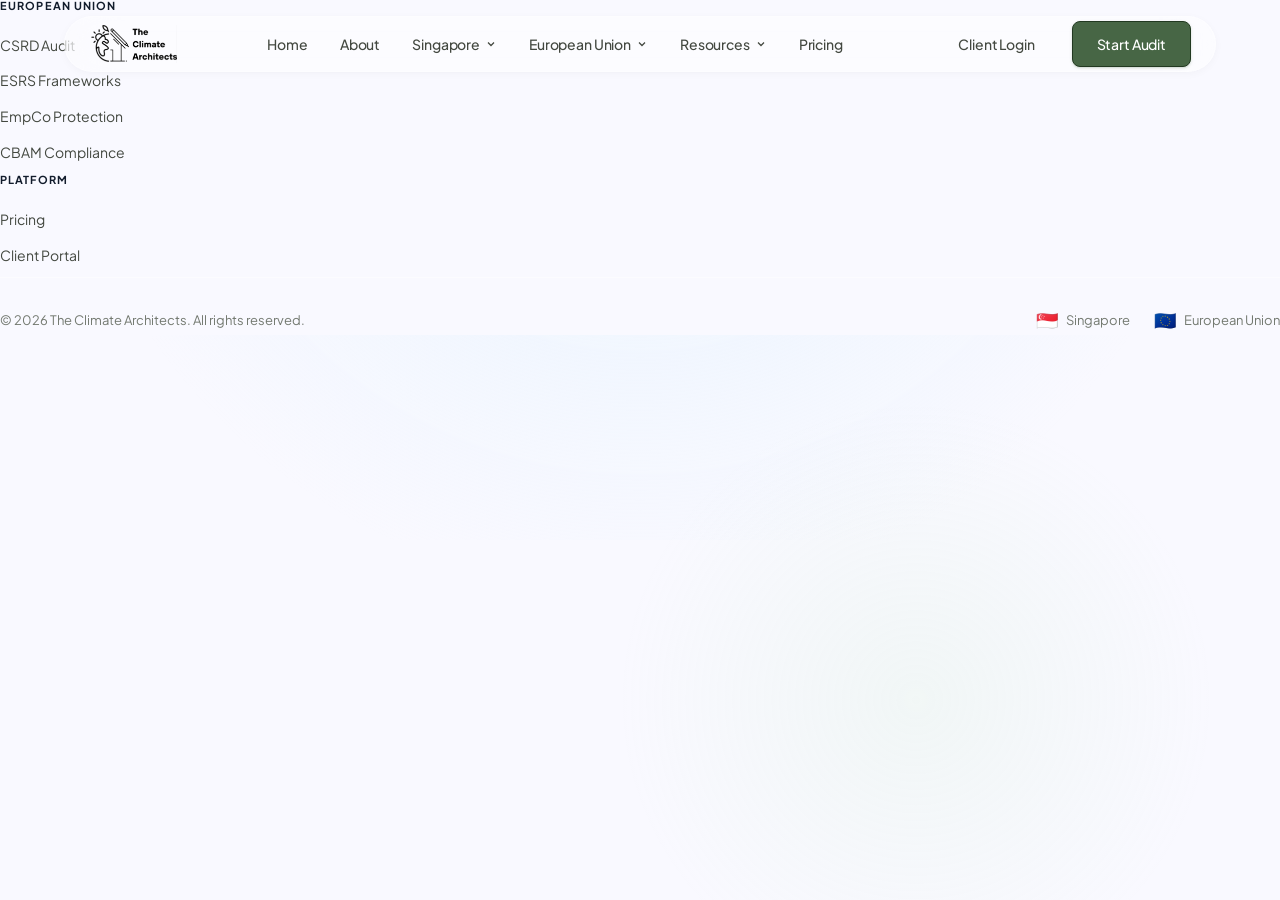
==== commit 60c3788f: "mobile" ====
--- a/public/audit.html
+++ b/public/audit.html
@@ -59,95 +59,22 @@
             <a href="dashboard.html" class="btn btn-ghost-login">Client Login</a>
             <a href="dashboard.html" class="btn btn-primary">Start Audit</a>
         </div>
-        <button class="mobile-toggle" aria-label="Toggle navigation" aria-expanded="false">
-            <span></span>
-            <span></span>
-            <span></span>
+        <button
+          id="nav-hamburger-btn"
+          class="nav-hamburger"
+          aria-label="Open navigation menu"
+          aria-expanded="false"
+          aria-controls="nav-mobile-drawer"
+        >
+          <span class="bar" aria-hidden="true"></span>
+          <span class="bar" aria-hidden="true"></span>
+          <span class="bar" aria-hidden="true"></span>
         </button>
+        
     </div>
 </nav>
 
-<!-- Mobile Navigation Drawer -->
-<div class="mobile-nav-overlay" id="mobileNavOverlay"></div>
-<div class="mobile-nav-drawer" id="mobileNavDrawer">
-    <ul class="mobile-nav-links">
-        <li><a href="index.html">Home</a></li>
-        <li><a href="index.html#about">About</a></li>
-        <li>
-            <button>Singapore <svg width="12" height="12" viewBox="0 0 24 24" fill="none" stroke="currentColor" stroke-width="2.5"><polyline points="6 9 12 15 18 9"/></svg></button>
-            <div class="mobile-sub-drawer">
-                <a href="audit.html">ESG Readiness Audit</a>
-                <a href="frameworks.html">ESG Frameworks</a>
-                <a href="protection.html">Greenwashing Protection</a>
-            </div>
-        </li>
-        <li>
-            <button>European Union <svg width="12" height="12" viewBox="0 0 24 24" fill="none" stroke="currentColor" stroke-width="2.5"><polyline points="6 9 12 15 18 9"/></svg></button>
-            <div class="mobile-sub-drawer">
-                <a href="eu-audit.html">CSRD Gap Analysis</a>
-                <a href="eu-frameworks.html">ESRS Frameworks</a>
-                <a href="eu-protection.html">Greenwashing (EmpCo)</a>
-                <a href="eu-cbam.html">CBAM Compliance</a>
-            </div>
-        </li>
-        <li>
-            <button>Resources <svg width="12" height="12" viewBox="0 0 24 24" fill="none" stroke="currentColor" stroke-width="2.5"><polyline points="6 9 12 15 18 9"/></svg></button>
-            <div class="mobile-sub-drawer">
-                <a href="index.html#decarb-lab">Decarbonisation Lab</a>
-                <a href="resources.html">Templates Library</a>
-            </div>
-        </li>
-        <li><a href="pricing.html">Pricing</a></li>
-    </ul>
-</div>
-
-
-    <div class="page-header">
-        <h1 class="reveal">ESG Readiness Audit</h1>
-        <p class="reveal delay-1">Avoid Greenwashing Liability for Singapore SMEs</p>
-    </div>
-
-    <section>
-        <div class="section-container">
-            <div class="text-content reveal">
-                <p>Singapore delayed mandatory climate reporting for smaller companies until FY2030, but your buyers and lenders demand ESG data today. <strong>80% of SMEs fail basic ESG buyer audits</strong> because they lack baseline data and documented processes.</p>
-            </div>
-            <h3 class="reveal" style="text-align: center; margin-bottom: 40px; font-weight: 800; color: var(--color-charcoal-700);">Our 4-hour ESG Readiness Audit delivers:</h3>
-            <div class="value-props">
-                <div class="value-card reveal"><div class="icon-box"><svg viewBox="0 0 24 24" fill="none" stroke="currentColor" stroke-width="2"><polyline points="22 12 18 12 15 21 9 3 6 12 2 12"/></svg></div><h3>Baseline Metrics</h3><p>Establish carbon, waste, and energy metrics from your existing records.</p></div>
-                <div class="value-card reveal"><div class="icon-box"><svg viewBox="0 0 24 24" fill="none" stroke="currentColor" stroke-width="2"><circle cx="12" cy="12" r="10"/><circle cx="12" cy="12" r="6"/><circle cx="12" cy="12" r="2"/></svg></div><h3>Materiality Assessment</h3><p>Identify your 3 highest-impact ESG issues.</p></div>
-                <div class="value-card reveal"><div class="icon-box"><svg viewBox="0 0 24 24" fill="none" stroke="currentColor" stroke-width="2"><path d="M12 22s8-4 8-10V5l-8-3-8 3v7c0 6 8 10 8 10z"/></svg></div><h3>Risk Checklist</h3><p>Greenwashing risk checklist with defensible claim language.</p></div>
-                <div class="value-card reveal"><div class="icon-box"><svg viewBox="0 0 24 24" fill="none" stroke="currentColor" stroke-width="2"><polygon points="1 6 1 22 8 18 16 22 23 18 23 2 16 6 8 2 1 6"/><line x1="8" y1="2" x2="8" y2="18"/><line x1="16" y1="6" x2="16" y2="22"/></svg></div><h3>90-Day Roadmap</h3><p>Actionable roadmap detailing cost-saving quick wins.</p></div>
-            </div>
-        </div>
-    </section>
-
-
-    <div class="cta-section">
-        <div style="max-width: 720px; margin: 0 auto;" class="reveal">
-            <h2>Start Your Singapore ESG Audit Journey</h2>
-            <p>Book a free 30-minute discovery call. No obligation.</p>
-            <div style="display:flex; gap:12px; justify-content:center; flex-wrap:wrap;">
-                <a href="dashboard.html" class="btn btn-primary" style="padding:13px 32px;font-size:15px;">Start Free Audit</a>
-                <button class="btn btn-secondary" onclick="openModal('bookCall')" style="padding:13px 32px;font-size:15px;">Book a Call</button>
-            </div>
-        </div>
-    </div>
-
-    <footer>
-    <div class="footer-content">
-        <div>
-            <a href="index.html" class="footer-logo"><img src="logo.png?v=4.2" alt="The Climate Architects Logo"></a>
-            <p style="font-size: 15px; max-width: 300px;">Helping SMEs transition to sustainability across Singapore and European markets. Without enterprise consulting costs.</p>
-        </div>
-        <div class="footer-section">
-            <h3>Singapore</h3>
-            <ul class="footer-links">
-                <li><a href="audit.html">ESG Audit</a></li>
-                <li><a href="frameworks.html">Frameworks</a></li>
-                <li><a href="protection.html">Greenwashing Protection</a></li>
-            </ul>
-        </div>
+
         <div class="footer-section">
             <h3>European Union</h3>
             <ul class="footer-links">
@@ -175,6 +102,76 @@
 </footer>
 <script src="js/main.js?v=3.1"></script>
 
+
+<div
+  id="nav-mobile-drawer"
+  class="nav-mobile-drawer"
+  role="dialog"
+  aria-modal="false"
+  aria-label="Navigation menu"
+>
+
+  <span class="mob-section-title">Singapore</span>
+  <a href="audit.html" class="mob-nav-link">
+    ESG Readiness Audit
+    <span class="dd-chip sg">SG</span>
+  </a>
+  <a href="frameworks.html" class="mob-nav-link">
+    ESG Frameworks
+    <span class="dd-chip sg">SG</span>
+  </a>
+  <a href="protection.html" class="mob-nav-link">
+    Greenwashing Protection
+    <span class="dd-chip sg">SG</span>
+  </a>
+  <a href="gill.html" class="mob-nav-link">
+    Carbon Calculator
+    <span class="dd-chip sg">SG</span>
+  </a>
+
+  <div class="mob-divider"></div>
+
+  <span class="mob-section-title">European Union</span>
+  <a href="eu-audit.html" class="mob-nav-link">
+    CSRD Gap Analysis
+    <span class="dd-chip eu">EU</span>
+  </a>
+  <a href="eu-frameworks.html" class="mob-nav-link">
+    ESRS Frameworks
+    <span class="dd-chip eu">EU</span>
+  </a>
+  <a href="eu-protection.html" class="mob-nav-link">
+    Greenwashing (EmpCo)
+    <span class="dd-chip eu">EU</span>
+  </a>
+  <a href="eu-cbam.html" class="mob-nav-link">
+    CBAM Compliance
+    <span class="dd-chip eu">EU</span>
+  </a>
+
+  <div class="mob-divider"></div>
+
+  <a href="pricing.html" class="mob-nav-link">Pricing</a>
+
+  <div class="mob-cta-group">
+    <a href="dashboard.html" class="btn btn-secondary">
+      Client Login
+    </a>
+    <button
+      class="btn btn-primary"
+      onclick="openModal('bookCall'); 
+               document.getElementById('nav-mobile-drawer')
+                 .classList.remove('is-open');
+               document.getElementById('nav-hamburger-btn')
+                 .setAttribute('aria-expanded','false');
+               document.body.classList.remove('modal-open');"
+    >
+      Book a Call
+    </button>
+  </div>
+
+</div>
+
 <div
   id="bookCallModal"
   class="modal-overlay"
@@ -250,6 +247,7 @@
   </div>
 </div>
 
-<script src="/js/modal.js"></script>
+<script src="js/modal.js"></script>
+<script src="js/mobile-nav.js"></script>
 </body>
 </html>
--- a/public/css/theme.css
+++ b/public/css/theme.css
@@ -2582,3 +2582,155 @@
   outline: 2px solid #7A9B76;
   outline-offset: 3px;
 }
+
+
+/* ── Mobile navigation ─────────────────────────── */
+.nav-hamburger {
+  display: none;
+  flex-direction: column;
+  justify-content: center;
+  align-items: center;
+  gap: 5px;
+  width: 40px;
+  height: 40px;
+  border-radius: 8px;
+  background: none;
+  border: none;
+  cursor: pointer;
+  padding: 8px;
+  transition: background 0.15s;
+  flex-shrink: 0;
+}
+
+.nav-hamburger:hover {
+  background: #F2F4EF;
+}
+
+.nav-hamburger:focus-visible {
+  outline: 2px solid #7A9B76;
+  outline-offset: 2px;
+}
+
+.nav-hamburger .bar {
+  display: block;
+  width: 18px;
+  height: 1.5px;
+  background: #5A5A5A;
+  border-radius: 2px;
+  transition: transform 0.25s cubic-bezier(0.16, 1, 0.3, 1),
+              opacity 0.15s ease;
+  transform-origin: center;
+}
+
+.nav-hamburger[aria-expanded="true"] .bar:nth-child(1) {
+  transform: translateY(6.5px) rotate(45deg);
+}
+
+.nav-hamburger[aria-expanded="true"] .bar:nth-child(2) {
+  opacity: 0;
+  transform: scaleX(0);
+}
+
+.nav-hamburger[aria-expanded="true"] .bar:nth-child(3) {
+  transform: translateY(-6.5px) rotate(-45deg);
+}
+
+.nav-mobile-drawer {
+  display: none;
+  position: fixed;
+  top: 64px;
+  left: 0;
+  right: 0;
+  bottom: 0;
+  background: #ffffff;
+  z-index: 190;
+  overflow-y: auto;
+  padding: 16px 20px 40px;
+  border-top: 1px solid #E4E8E0;
+  animation: drawerSlideIn 0.2s cubic-bezier(0.16, 1, 0.3, 1);
+}
+
+@keyframes drawerSlideIn {
+  from { opacity: 0; transform: translateY(-8px); }
+  to   { opacity: 1; transform: translateY(0); }
+}
+
+.nav-mobile-drawer.is-open {
+  display: block;
+}
+
+.mob-section-title {
+  font-size: 11px;
+  font-weight: 600;
+  letter-spacing: 0.08em;
+  text-transform: uppercase;
+  color: #8A8A8A;
+  padding: 16px 12px 8px;
+  display: block;
+}
+
+.mob-nav-link {
+  display: flex;
+  align-items: center;
+  justify-content: space-between;
+  padding: 11px 12px;
+  border-radius: 10px;
+  font-size: 14px;
+  font-weight: 500;
+  color: #2B2B2B;
+  text-decoration: none;
+  transition: background 0.15s;
+}
+
+.mob-nav-link:hover {
+  background: #F2F4EF;
+}
+
+.mob-nav-link:focus-visible {
+  outline: 2px solid #7A9B76;
+  outline-offset: 2px;
+}
+
+.mob-divider {
+  height: 1px;
+  background: #E4E8E0;
+  margin: 8px 0;
+}
+
+.mob-cta-group {
+  display: flex;
+  flex-direction: column;
+  gap: 10px;
+  margin-top: 20px;
+  padding-top: 16px;
+  border-top: 1px solid #E4E8E0;
+}
+
+.mob-cta-group .btn {
+  width: 100%;
+  justify-content: center;
+  text-align: center;
+}
+
+.dd-chip {
+  font-size: 10px;
+  font-weight: 700;
+  padding: 2px 8px;
+  border-radius: 100px;
+}
+
+.dd-chip.sg {
+  background: #E0F2FE;
+  color: #0369A1;
+}
+
+.dd-chip.eu {
+  background: #EDE9FE;
+  color: #6D28D9;
+}
+
+@media (max-width: 900px) {
+  .nav-hamburger {
+    display: flex;
+  }
+}
